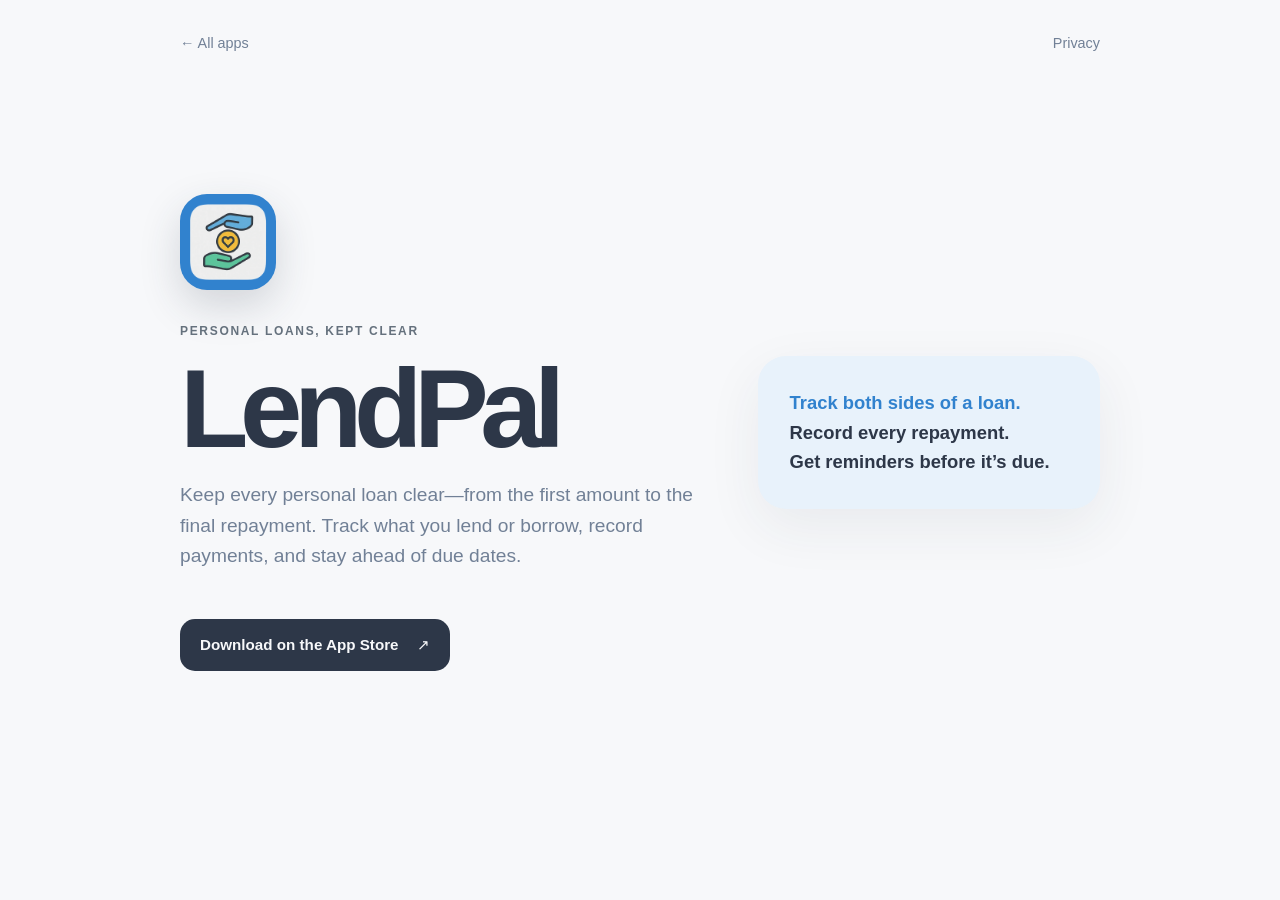
==== lendpal/index.html @ 9291b613 "Add App Store calls to action" ====
<!doctype html>
<html lang="en">
  <head>
    <meta charset="utf-8">
    <meta name="viewport" content="width=device-width, initial-scale=1">
    <meta name="description" content="Track personal loans, repayments, and due dates clearly with LendPal.">
    <title>LendPal</title>
    <link rel="stylesheet" href="../assets/styles.css">
  </head>
  <body class="app-page lendpal">
    <main class="app-shell">
      <nav class="top-nav" aria-label="Page navigation">
        <a class="back-link" href="../">&larr; All apps</a>
        <a class="privacy-link" href="privacy.html">Privacy</a>
      </nav>

      <section class="app-hero">
        <div class="app-copy">
          <div class="app-badge"><img src="../app-light.png" alt="LendPal icon"></div>
          <p class="eyebrow">Personal loans, kept clear</p>
          <h1>LendPal</h1>
          <p class="app-description">Keep every personal loan clear—from the first amount to the final repayment. Track what you lend or borrow, record payments, and stay ahead of due dates.</p>
          <a class="store-button" href="https://apps.apple.com/ke/app/lendpal/id6753029457" target="_blank" rel="noopener" aria-label="Download LendPal on the App Store">
            <span>Download on the App Store</span>
            <span aria-hidden="true">&#8599;</span>
          </a>
        </div>
        <aside class="feature-note">
          <p>Track both sides of a loan.<br>Record every repayment.<br>Get reminders before it’s due.</p>
        </aside>
      </section>
    </main>
  </body>
</html>
---- assets/styles.css ----
:root {
  color-scheme: light;
  --ink: #17202a;
  --muted: #65717d;
  --line: #e8ecef;
  --paper: #fbfcfc;
  --white: #ffffff;
  font-family: Inter, ui-sans-serif, -apple-system, BlinkMacSystemFont, "Segoe UI", sans-serif;
  font-synthesis: none;
}

* { box-sizing: border-box; }

html { scroll-behavior: smooth; }

body {
  min-height: 100vh;
  margin: 0;
  background: var(--paper);
  color: var(--ink);
  line-height: 1.6;
  -webkit-font-smoothing: antialiased;
}

a { color: inherit; }

.home-shell,
.app-shell,
.policy-shell {
  width: min(100% - 40px, 920px);
  margin: 0 auto;
}

.home-shell {
  min-height: 100vh;
  display: flex;
  flex-direction: column;
  padding: 12vh 0 32px;
}

.intro { max-width: 680px; }

.eyebrow {
  margin: 0 0 18px;
  color: var(--muted);
  font-size: .75rem;
  font-weight: 700;
  letter-spacing: .14em;
  text-transform: uppercase;
}

h1, h2, p { margin-top: 0; }

.intro h1 {
  margin-bottom: 24px;
  font-size: clamp(3rem, 8vw, 5.75rem);
  font-weight: 680;
  letter-spacing: -.065em;
  line-height: .96;
}

.intro-copy {
  max-width: 520px;
  margin-bottom: 0;
  color: var(--muted);
  font-size: 1.1rem;
}

.app-grid {
  display: grid;
  grid-template-columns: repeat(2, 1fr);
  gap: 18px;
  margin: 70px 0;
}

.app-card {
  position: relative;
  min-height: 260px;
  padding: 28px;
  overflow: hidden;
  border: 1px solid transparent;
  border-radius: 26px;
  display: flex;
  flex-direction: column;
  justify-content: space-between;
  text-decoration: none;
  transition: transform .2s ease, box-shadow .2s ease;
}

.app-card:hover {
  transform: translateY(-4px);
  box-shadow: 0 20px 50px rgb(26 39 49 / 10%);
}

.app-card:focus-visible {
  outline: 3px solid var(--ink);
  outline-offset: 4px;
}

.linknexus-card { background: #202428; color: #f5f5f5; }
.lendpal-card { background: #e8f2fb; color: #2d3748; }

.card-icon {
  width: 72px;
  height: 72px;
  border-radius: 20px;
  display: grid;
  place-items: center;
}

.linknexus-icon { overflow: hidden; background: #202428; }
.linknexus-icon img { width: 100%; height: 100%; object-fit: cover; }
.lendpal-icon { overflow: hidden; background: #fff; }
.lendpal-icon img { width: 100%; height: 100%; object-fit: cover; }

.card-content { display: block; padding-top: 44px; }
.card-label { display: block; font-size: 1.65rem; font-weight: 700; letter-spacing: -.035em; }
.card-description { display: block; max-width: 280px; margin-top: 4px; opacity: .72; }
.card-arrow { position: absolute; top: 28px; right: 28px; font-size: 1.5rem; }

.site-footer {
  margin-top: auto;
  padding-top: 24px;
  border-top: 1px solid var(--line);
  display: flex;
  justify-content: space-between;
  color: var(--muted);
  font-size: .9rem;
}

.site-footer a { text-underline-offset: 4px; }

.app-page {
  --accent: #3d8e5b;
  --soft: #ffffff;
  --page-background: #f2f2f2;
  --page-ink: #111111;
  --page-muted: #6b6b6b;
  background: var(--page-background);
  color: var(--page-ink);
}

.app-page.lendpal {
  --accent: #3182ce;
  --soft: #e8f2fb;
  --page-background: #f7f8fa;
  --page-ink: #2d3748;
  --page-muted: #718096;
}

.app-shell { padding: 32px 0 56px; }

.top-nav { display: flex; justify-content: space-between; align-items: center; }
.back-link, .privacy-link { color: var(--page-muted); font-size: .9rem; text-decoration: none; }
.back-link:hover, .privacy-link:hover { color: var(--accent); }

.app-hero {
  min-height: calc(100vh - 145px);
  display: grid;
  grid-template-columns: 1.2fr .8fr;
  align-items: center;
  gap: 64px;
}

.app-badge {
  width: 96px;
  height: 96px;
  margin-bottom: 32px;
  border-radius: 27px;
  display: grid;
  place-items: center;
  overflow: hidden;
  background: var(--accent);
  box-shadow: 0 16px 40px color-mix(in srgb, var(--page-ink) 18%, transparent);
}

.app-badge img { width: 100%; height: 100%; object-fit: cover; }
.app-badge svg { width: 56px; fill: none; stroke: #fff; stroke-width: 3.5; stroke-linecap: round; }

.app-copy h1 {
  margin-bottom: 20px;
  font-size: clamp(3.5rem, 9vw, 7rem);
  letter-spacing: -.075em;
  line-height: .9;
}

.app-description { max-width: 590px; color: var(--page-muted); font-size: 1.2rem; }

.store-button {
  width: fit-content;
  min-height: 52px;
  margin-top: 28px;
  padding: 0 20px;
  border-radius: 15px;
  display: inline-flex;
  align-items: center;
  gap: 18px;
  background: var(--page-ink);
  color: var(--page-background);
  font-size: .95rem;
  font-weight: 700;
  text-decoration: none;
  transition: transform .2s ease, box-shadow .2s ease;
}

a.store-button:hover {
  transform: translateY(-2px);
  box-shadow: 0 12px 30px color-mix(in srgb, var(--page-ink) 20%, transparent);
}

a.store-button:focus-visible {
  outline: 3px solid var(--accent);
  outline-offset: 4px;
}

.store-button.is-coming-soon {
  border: 1px solid color-mix(in srgb, var(--page-ink) 12%, transparent);
  background: var(--soft);
  color: var(--page-ink);
}

.store-detail { color: var(--page-muted); font-size: .8rem; font-weight: 600; }

.feature-note {
  padding: 32px;
  border-radius: 28px;
  background: var(--soft);
  color: var(--page-ink);
  box-shadow: 0 18px 55px color-mix(in srgb, var(--page-ink) 7%, transparent);
}

.feature-note p { margin: 0; font-size: 1.15rem; font-weight: 600; }
.feature-note p::first-line { color: var(--accent); }

.policy-shell { max-width: 720px; padding: 32px 0 80px; }
.policy-header { padding: 96px 0 44px; border-bottom: 1px solid var(--line); }
.policy-header h1 { margin-bottom: 12px; font-size: clamp(2.7rem, 7vw, 4.5rem); letter-spacing: -.055em; line-height: 1; }
.updated { color: var(--muted); font-size: .9rem; }
.policy-content { padding-top: 44px; }
.policy-content h2 { margin: 44px 0 12px; font-size: 1.2rem; letter-spacing: -.015em; }
.policy-content p, .policy-content li { color: #46515c; }
.policy-content a { color: var(--accent); text-underline-offset: 3px; }
.policy-content li + li { margin-top: 10px; }

@media (max-width: 700px) {
  .home-shell { padding-top: 9vh; }
  .app-grid { grid-template-columns: 1fr; margin: 52px 0; }
  .app-card { min-height: 230px; }
  .app-hero { grid-template-columns: 1fr; gap: 16px; padding: 88px 0 40px; }
  .feature-note { margin-top: 20px; }
  .policy-header { padding-top: 72px; }
}

@media (prefers-reduced-motion: reduce) {
  html { scroll-behavior: auto; }
  .app-card, .store-button { transition: none; }
}
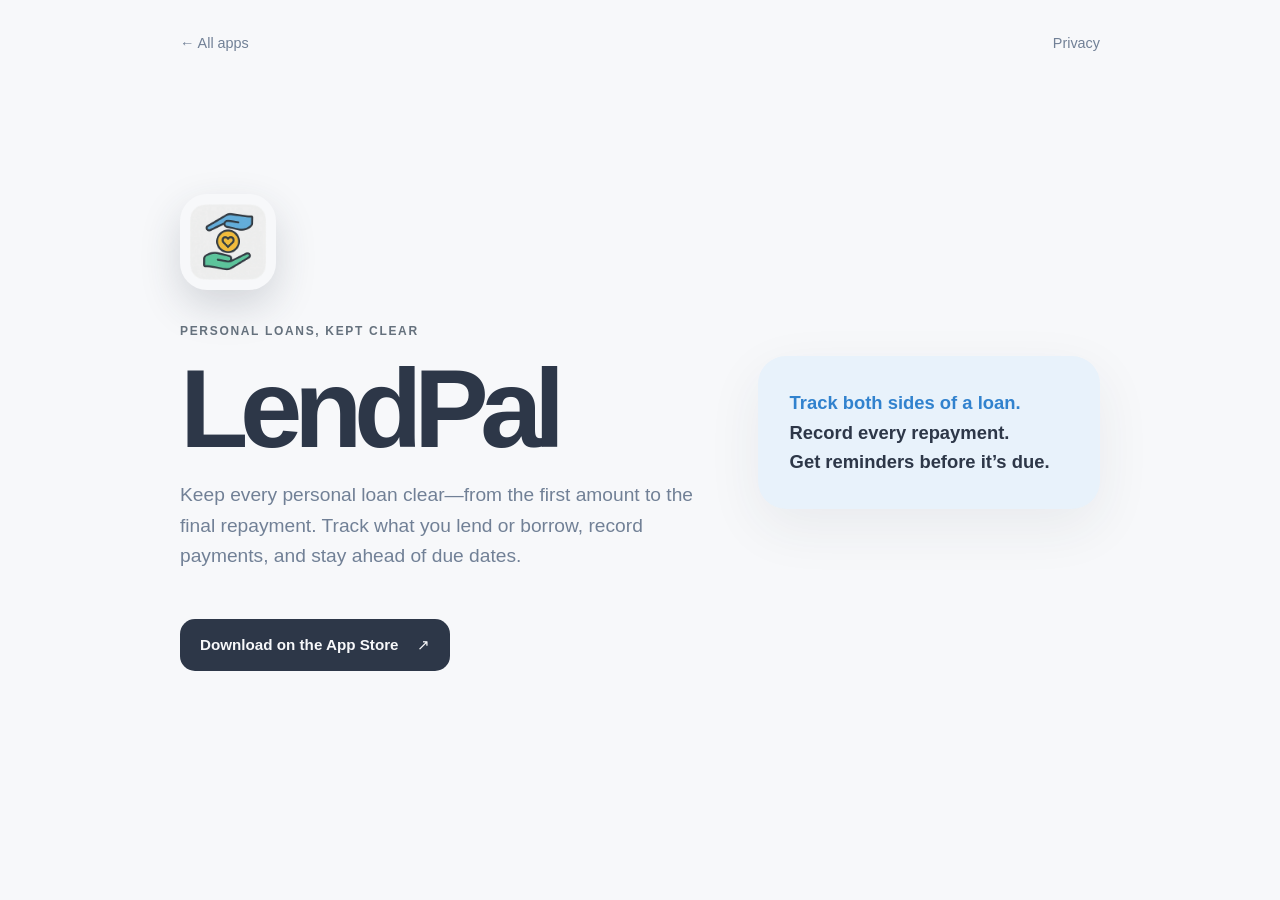
==== commit 5af75b2a: "Add portfolio favicon" ====
--- a/lendpal/index.html
+++ b/lendpal/index.html
@@ -5,6 +5,8 @@
     <meta name="viewport" content="width=device-width, initial-scale=1">
     <meta name="description" content="Track personal loans, repayments, and due dates clearly with LendPal.">
     <title>LendPal</title>
+    <link rel="icon" href="../favicon.svg" type="image/svg+xml">
+    <link rel="apple-touch-icon" href="../apple-touch-icon.png">
     <link rel="stylesheet" href="../assets/styles.css">
   </head>
   <body class="app-page lendpal">
--- a/assets/styles.css
+++ b/assets/styles.css
@@ -176,6 +176,7 @@
 
 .app-badge img { width: 100%; height: 100%; object-fit: cover; }
 .app-badge svg { width: 56px; fill: none; stroke: #fff; stroke-width: 3.5; stroke-linecap: round; }
+.app-page.lendpal .app-badge { background: transparent; }
 
 .app-copy h1 {
   margin-bottom: 20px;
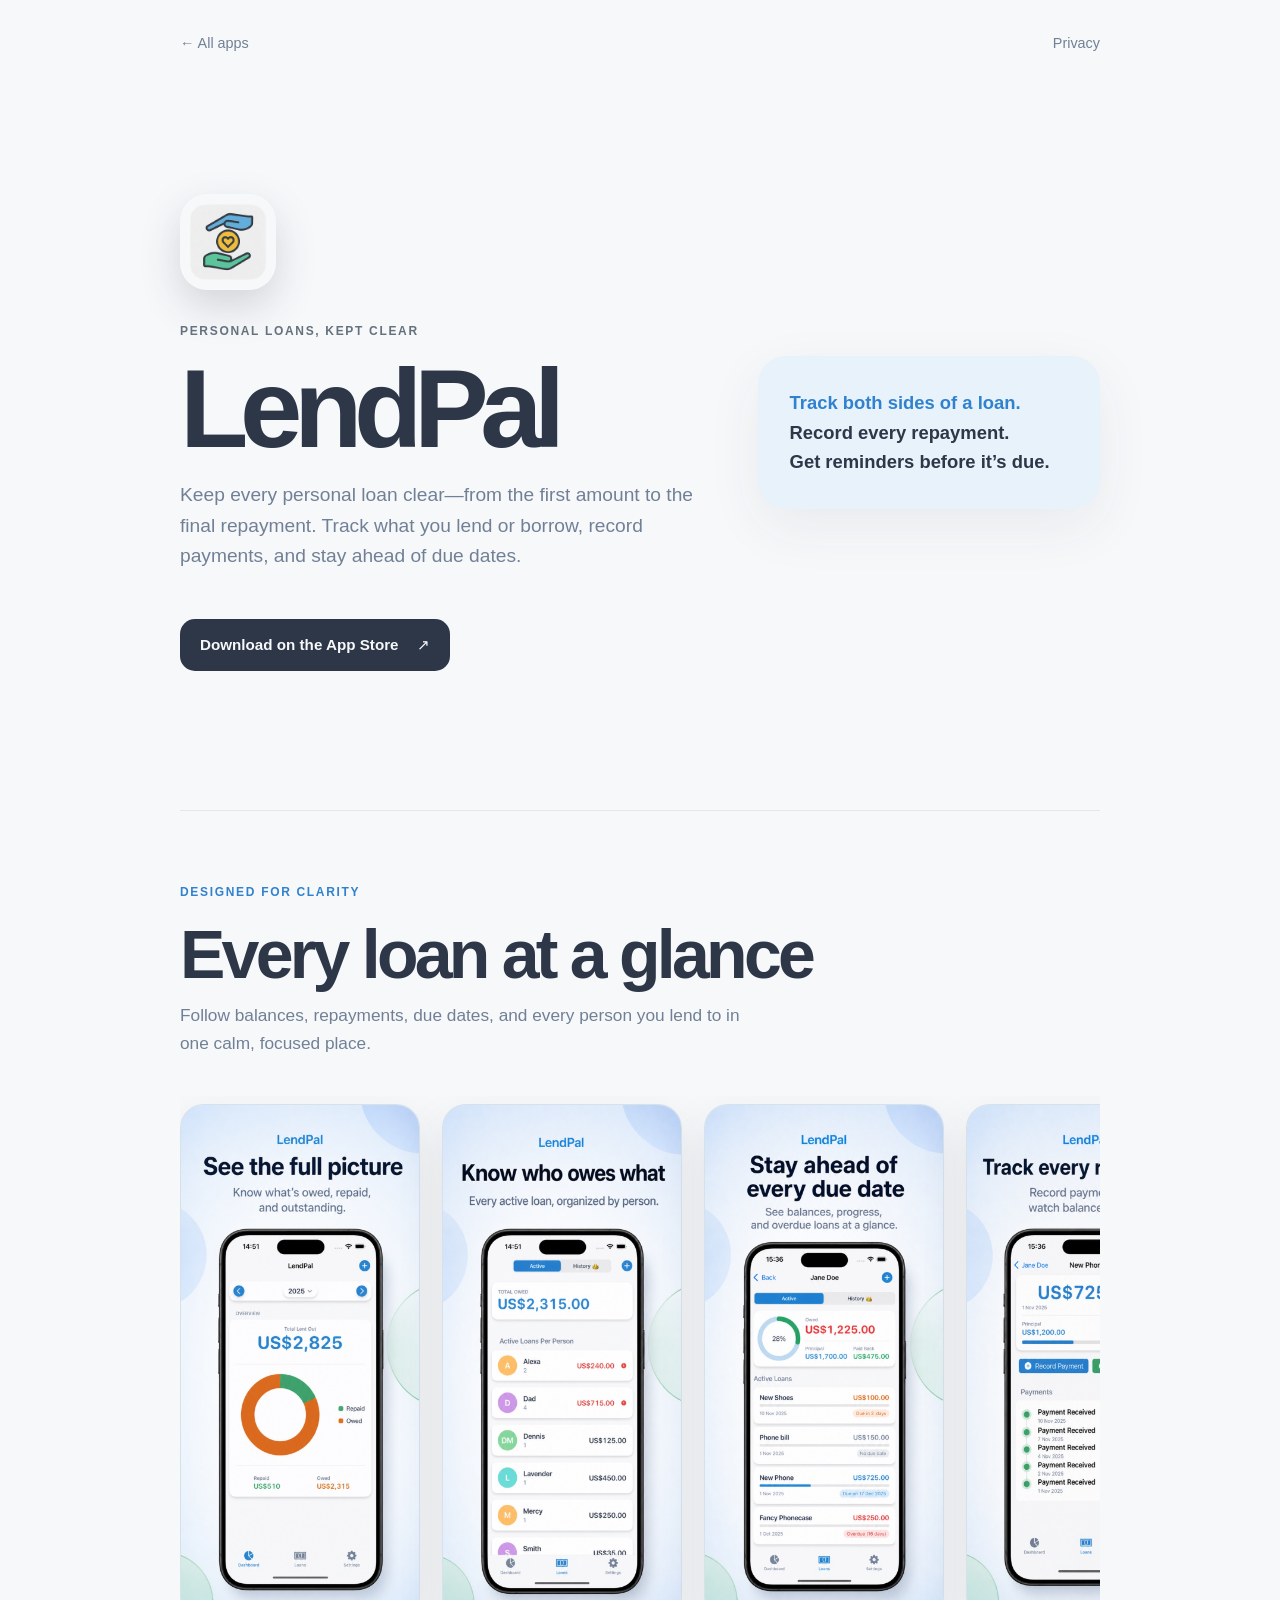
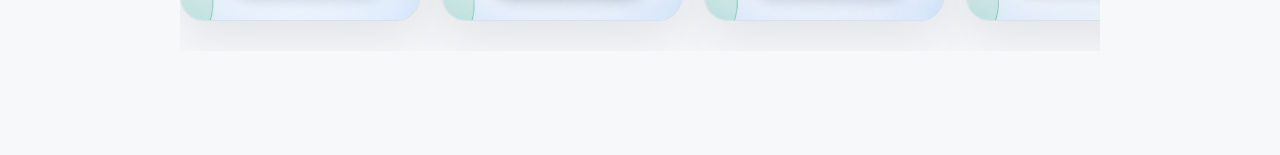
==== commit 5dd45dd4: "Add app screenshot galleries" ====
--- a/lendpal/index.html
+++ b/lendpal/index.html
@@ -31,6 +31,32 @@
           <p>Track both sides of a loan.<br>Record every repayment.<br>Get reminders before it’s due.</p>
         </aside>
       </section>
+
+      <section class="screenshot-showcase" aria-labelledby="lendpal-screenshots-title">
+        <div class="showcase-heading">
+          <p class="eyebrow">Designed for clarity</p>
+          <h2 id="lendpal-screenshots-title">Every loan at a glance</h2>
+          <p>Follow balances, repayments, due dates, and every person you lend to in one calm, focused place.</p>
+        </div>
+
+        <div class="screenshot-track" aria-label="LendPal app screenshots">
+          <figure class="screenshot-card">
+            <img src="../assets/screenshots/lendpal/01-dashboard-overview.jpg" alt="LendPal dashboard showing total lent, repaid, and outstanding balances" width="800" height="1734">
+          </figure>
+          <figure class="screenshot-card">
+            <img src="../assets/screenshots/lendpal/02-loans-by-person.jpg" alt="LendPal active loans organized by person" width="800" height="1734" loading="lazy">
+          </figure>
+          <figure class="screenshot-card">
+            <img src="../assets/screenshots/lendpal/03-due-date-tracking.jpg" alt="LendPal loan list showing payment progress and due dates" width="800" height="1734" loading="lazy">
+          </figure>
+          <figure class="screenshot-card">
+            <img src="../assets/screenshots/lendpal/04-payment-history.jpg" alt="LendPal repayment history for an active loan" width="800" height="1734" loading="lazy">
+          </figure>
+          <figure class="screenshot-card">
+            <img src="../assets/screenshots/lendpal/05-flexible-loan-status.jpg" alt="LendPal forgiven loan details" width="800" height="1734" loading="lazy">
+          </figure>
+        </div>
+      </section>
     </main>
   </body>
 </html>
--- a/assets/styles.css
+++ b/assets/styles.css
@@ -233,6 +233,61 @@
 .feature-note p { margin: 0; font-size: 1.15rem; font-weight: 600; }
 .feature-note p::first-line { color: var(--accent); }
 
+.screenshot-showcase {
+  padding: 72px 0 48px;
+  border-top: 1px solid color-mix(in srgb, var(--page-ink) 9%, transparent);
+}
+
+.showcase-heading {
+  max-width: 650px;
+  margin-bottom: 38px;
+}
+
+.showcase-heading .eyebrow { color: var(--accent); }
+
+.showcase-heading h2 {
+  margin-bottom: 14px;
+  font-size: clamp(2.25rem, 6vw, 4.25rem);
+  letter-spacing: -.055em;
+  line-height: 1;
+}
+
+.showcase-heading > p:last-child {
+  max-width: 590px;
+  margin-bottom: 0;
+  color: var(--page-muted);
+  font-size: 1.08rem;
+}
+
+.screenshot-track {
+  display: grid;
+  grid-auto-columns: minmax(240px, 30%);
+  grid-auto-flow: column;
+  gap: 22px;
+  padding: 8px 4px 30px;
+  overflow-x: auto;
+  overscroll-behavior-inline: contain;
+  scroll-snap-type: inline mandatory;
+  scrollbar-color: color-mix(in srgb, var(--accent) 50%, transparent) transparent;
+}
+
+.screenshot-card {
+  min-width: 0;
+  margin: 0;
+  overflow: hidden;
+  border: 1px solid color-mix(in srgb, var(--page-ink) 9%, transparent);
+  border-radius: 24px;
+  background: var(--soft);
+  box-shadow: 0 20px 48px color-mix(in srgb, var(--page-ink) 10%, transparent);
+  scroll-snap-align: start;
+}
+
+.screenshot-card img {
+  width: 100%;
+  height: auto;
+  display: block;
+}
+
 .policy-shell { max-width: 720px; padding: 32px 0 80px; }
 .policy-header { padding: 96px 0 44px; border-bottom: 1px solid var(--line); }
 .policy-header h1 { margin-bottom: 12px; font-size: clamp(2.7rem, 7vw, 4.5rem); letter-spacing: -.055em; line-height: 1; }
@@ -249,6 +304,13 @@
   .app-card { min-height: 230px; }
   .app-hero { grid-template-columns: 1fr; gap: 16px; padding: 88px 0 40px; }
   .feature-note { margin-top: 20px; }
+  .screenshot-showcase { padding-top: 56px; }
+  .screenshot-track {
+    grid-auto-columns: minmax(250px, 82%);
+    gap: 16px;
+    margin-right: -20px;
+    padding-right: 20px;
+  }
   .policy-header { padding-top: 72px; }
 }
 
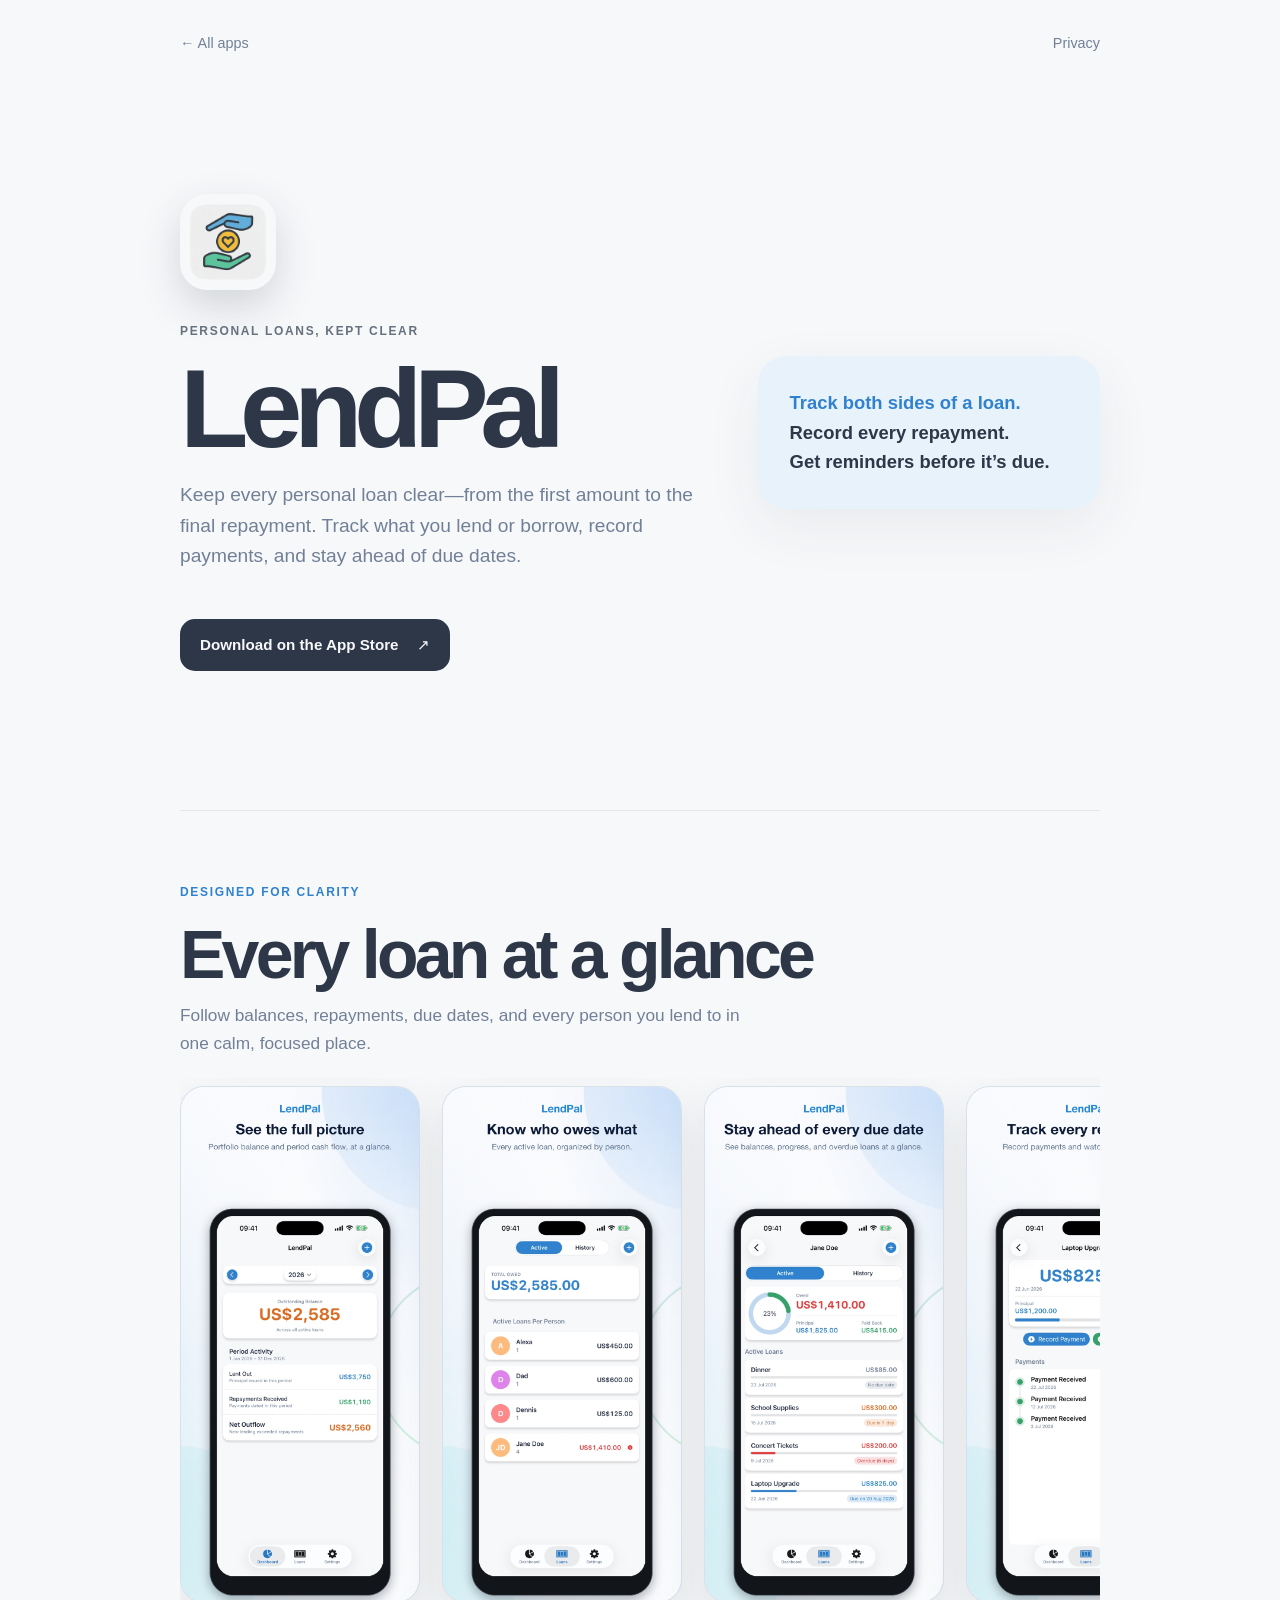
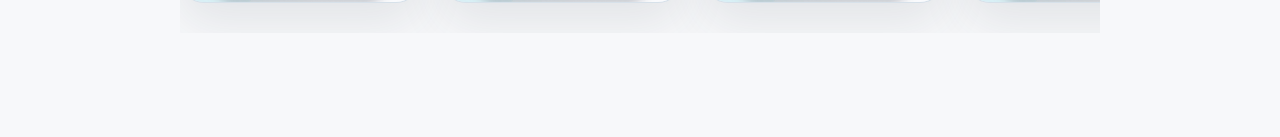
==== commit ce094644: "Refresh LendPal portfolio screenshots" ====
--- a/lendpal/index.html
+++ b/lendpal/index.html
@@ -41,19 +41,19 @@
 
         <div class="screenshot-track" aria-label="LendPal app screenshots">
           <figure class="screenshot-card">
-            <img src="../assets/screenshots/lendpal/01-dashboard-overview.jpg" alt="LendPal dashboard showing total lent, repaid, and outstanding balances" width="800" height="1734">
+            <img src="../assets/screenshots/lendpal/01-dashboard-overview.jpg" alt="LendPal dashboard showing total lent, repaid, and outstanding balances" width="801" height="1734">
           </figure>
           <figure class="screenshot-card">
-            <img src="../assets/screenshots/lendpal/02-loans-by-person.jpg" alt="LendPal active loans organized by person" width="800" height="1734" loading="lazy">
+            <img src="../assets/screenshots/lendpal/02-loans-by-person.jpg" alt="LendPal active loans organized by person" width="801" height="1734" loading="lazy">
           </figure>
           <figure class="screenshot-card">
-            <img src="../assets/screenshots/lendpal/03-due-date-tracking.jpg" alt="LendPal loan list showing payment progress and due dates" width="800" height="1734" loading="lazy">
+            <img src="../assets/screenshots/lendpal/03-due-date-tracking.jpg" alt="LendPal loan list showing payment progress and due dates" width="801" height="1734" loading="lazy">
           </figure>
           <figure class="screenshot-card">
-            <img src="../assets/screenshots/lendpal/04-payment-history.jpg" alt="LendPal repayment history for an active loan" width="800" height="1734" loading="lazy">
+            <img src="../assets/screenshots/lendpal/04-payment-history.jpg" alt="LendPal repayment history for an active loan" width="801" height="1734" loading="lazy">
           </figure>
           <figure class="screenshot-card">
-            <img src="../assets/screenshots/lendpal/05-flexible-loan-status.jpg" alt="LendPal forgiven loan details" width="800" height="1734" loading="lazy">
+            <img src="../assets/screenshots/lendpal/05-flexible-loan-status.jpg" alt="LendPal forgiven loan details" width="801" height="1734" loading="lazy">
           </figure>
         </div>
       </section>
--- a/assets/styles.css
+++ b/assets/styles.css
@@ -240,7 +240,7 @@
 
 .showcase-heading {
   max-width: 650px;
-  margin-bottom: 38px;
+  margin-bottom: 20px;
 }
 
 .showcase-heading .eyebrow { color: var(--accent); }
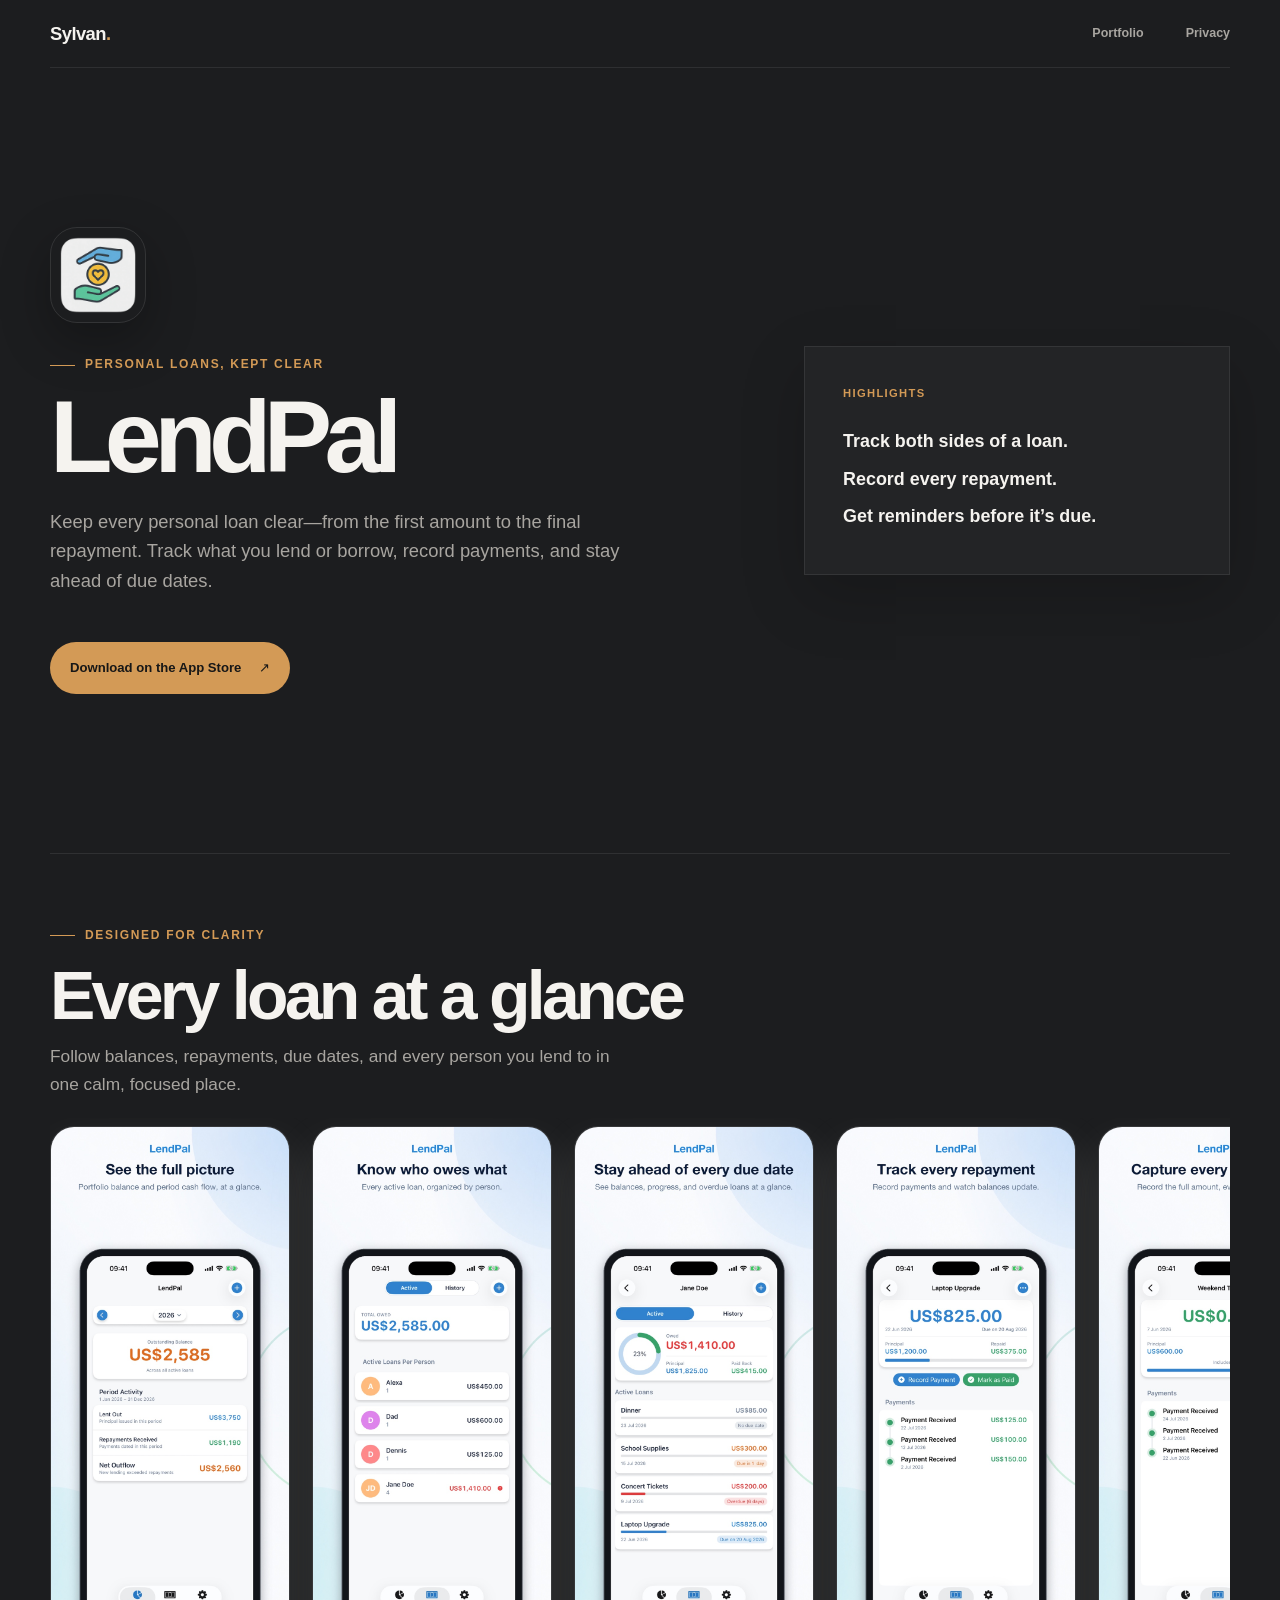
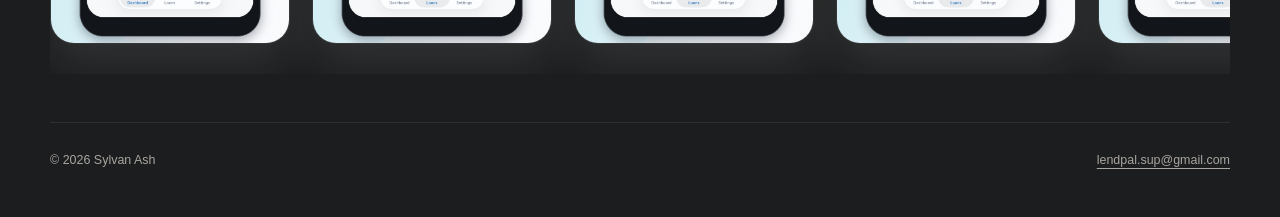
==== commit 1e63cfe0: "Extend portfolio theme to app landing pages" ====
--- a/lendpal/index.html
+++ b/lendpal/index.html
@@ -12,8 +12,11 @@
   <body class="app-page lendpal">
     <main class="app-shell">
       <nav class="top-nav" aria-label="Page navigation">
-        <a class="back-link" href="../">&larr; All apps</a>
-        <a class="privacy-link" href="privacy.html">Privacy</a>
+        <a class="page-wordmark" href="../">Sylvan<span>.</span></a>
+        <div class="page-nav-links">
+          <a class="back-link" href="../">Portfolio</a>
+          <a class="privacy-link" href="privacy.html">Privacy</a>
+        </div>
       </nav>
 
       <section class="app-hero">
@@ -57,6 +60,11 @@
           </figure>
         </div>
       </section>
+
+      <footer class="page-footer">
+        <span>&copy; 2026 Sylvan Ash</span>
+        <a href="mailto:lendpal.sup@gmail.com">lendpal.sup@gmail.com</a>
+      </footer>
     </main>
   </body>
 </html>
--- a/assets/styles.css
+++ b/assets/styles.css
@@ -9,6 +9,240 @@
   font-synthesis: none;
 }
 
+/* Portfolio home */
+.portfolio-home {
+  --portfolio-bg: #1c1d1f;
+  --portfolio-panel: #232426;
+  --portfolio-panel-hover: #292a2d;
+  --portfolio-ink: #f5f3ef;
+  --portfolio-muted: #a8a5a0;
+  --portfolio-accent: #d39a56;
+  background: var(--portfolio-bg);
+  color: var(--portfolio-ink);
+}
+
+.visually-hidden {
+  position: absolute;
+  width: 1px;
+  height: 1px;
+  padding: 0;
+  margin: -1px;
+  overflow: hidden;
+  clip: rect(0, 0, 0, 0);
+  white-space: nowrap;
+  border: 0;
+}
+
+.site-nav {
+  position: sticky;
+  top: 0;
+  z-index: 10;
+  border-bottom: 1px solid rgb(255 255 255 / 6%);
+  background: rgb(20 21 23 / 92%);
+  backdrop-filter: blur(16px);
+}
+
+.nav-inner {
+  width: min(100% - 40px, 1180px);
+  min-height: 68px;
+  margin: 0 auto;
+  display: flex;
+  align-items: center;
+  justify-content: space-between;
+}
+
+.wordmark {
+  color: var(--portfolio-ink);
+  font-size: 1.15rem;
+  font-weight: 800;
+  letter-spacing: -.03em;
+  text-decoration: none;
+}
+
+.wordmark span,
+.section-kicker,
+.portfolio-app-arrow { color: var(--portfolio-accent); }
+
+.site-nav nav { display: flex; gap: clamp(18px, 3vw, 38px); }
+.site-nav nav a {
+  color: #cfccc6;
+  font-size: .78rem;
+  font-weight: 700;
+  text-decoration: none;
+  transition: color .2s ease;
+}
+.site-nav nav a:hover,
+.site-nav nav a:focus-visible { color: var(--portfolio-accent); }
+
+.portfolio-hero {
+  width: 100%;
+  overflow: hidden;
+  background: #151618;
+}
+
+.portfolio-hero img {
+  width: 100%;
+  height: auto;
+  display: block;
+}
+
+.portfolio-section,
+.portfolio-footer {
+  width: min(100% - 40px, 1180px);
+  margin: 0 auto;
+}
+
+.portfolio-section {
+  padding: clamp(78px, 10vw, 128px) 0;
+}
+
+.section-heading { max-width: 590px; }
+.section-kicker {
+  display: flex;
+  align-items: center;
+  gap: 10px;
+  margin: 0 0 10px;
+  font-size: .72rem;
+  font-weight: 800;
+  letter-spacing: .1em;
+  text-transform: uppercase;
+}
+
+.section-kicker::before {
+  width: 25px;
+  height: 1px;
+  content: "";
+  background: currentColor;
+}
+
+.section-heading h2,
+.portfolio-footer h2 {
+  margin-bottom: 24px;
+  font-size: clamp(2rem, 4.2vw, 3.75rem);
+  letter-spacing: -.045em;
+  line-height: 1.05;
+}
+
+.section-heading > p:last-child,
+.about-copy { color: var(--portfolio-muted); }
+
+.about-section {
+  display: grid;
+  grid-template-columns: .85fr 1.15fr;
+  gap: clamp(48px, 9vw, 120px);
+  align-items: start;
+}
+
+.about-copy { max-width: 650px; font-size: 1rem; }
+.about-lead {
+  color: var(--portfolio-ink);
+  font-size: clamp(1.15rem, 2vw, 1.4rem);
+  line-height: 1.55;
+}
+
+.skill-list {
+  display: grid;
+  grid-template-columns: repeat(3, 1fr);
+  gap: 12px;
+  margin-top: 36px;
+}
+
+.skill-list span {
+  padding: 13px 14px;
+  border-left: 2px solid var(--portfolio-accent);
+  background: var(--portfolio-panel);
+  color: var(--portfolio-ink);
+  font-size: .82rem;
+  font-weight: 700;
+}
+
+.apps-section {
+  width: 100%;
+  max-width: none;
+  padding-right: max(20px, calc((100% - 1180px) / 2));
+  padding-left: max(20px, calc((100% - 1180px) / 2));
+  background: #202123;
+}
+
+.portfolio-app-grid {
+  display: grid;
+  grid-template-columns: repeat(2, minmax(0, 1fr));
+  gap: 22px;
+  margin-top: 48px;
+}
+
+.portfolio-app-card {
+  position: relative;
+  min-height: 250px;
+  padding: 30px;
+  border: 1px solid rgb(255 255 255 / 5%);
+  display: flex;
+  flex-direction: column;
+  justify-content: space-between;
+  background: var(--portfolio-panel);
+  color: var(--portfolio-ink);
+  text-decoration: none;
+  transition: transform .25s ease, background .25s ease, border-color .25s ease;
+}
+
+.portfolio-app-card:hover {
+  transform: translateY(-6px);
+  border-color: rgb(211 154 86 / 55%);
+  background: var(--portfolio-panel-hover);
+}
+
+.portfolio-app-card:focus-visible {
+  outline: 3px solid var(--portfolio-accent);
+  outline-offset: 4px;
+}
+
+.portfolio-app-icon {
+  width: 68px;
+  height: 68px;
+  overflow: hidden;
+  border-radius: 17px;
+  background: #fff;
+}
+.portfolio-app-icon img { width: 100%; height: 100%; display: block; object-fit: cover; }
+.portfolio-app-copy { display: block; padding-top: 42px; }
+.portfolio-app-name { display: block; font-size: 1.35rem; font-weight: 750; }
+.portfolio-app-description { display: block; max-width: 380px; margin-top: 7px; color: var(--portfolio-muted); font-size: .92rem; }
+.portfolio-app-arrow { position: absolute; top: 30px; right: 30px; font-size: 1.4rem; }
+
+.portfolio-footer {
+  position: relative;
+  padding: clamp(74px, 9vw, 110px) 0 42px;
+  display: grid;
+  grid-template-columns: 1fr auto;
+  gap: 32px;
+  align-items: center;
+}
+
+.portfolio-footer h2 { margin: 0; }
+.contact-button {
+  min-height: 52px;
+  padding: 0 25px;
+  border-radius: 999px;
+  display: inline-flex;
+  align-items: center;
+  gap: 12px;
+  background: var(--portfolio-accent);
+  color: #171717;
+  font-size: .82rem;
+  font-weight: 800;
+  text-decoration: none;
+  transition: transform .2s ease, filter .2s ease;
+}
+.contact-button:hover { transform: translateY(-2px); filter: brightness(1.07); }
+.copyright {
+  grid-column: 1 / -1;
+  margin: 54px 0 0;
+  padding-top: 22px;
+  border-top: 1px solid rgb(255 255 255 / 8%);
+  color: var(--portfolio-muted);
+  font-size: .78rem;
+}
+
 * { box-sizing: border-box; }
 
 html { scroll-behavior: smooth; }
@@ -131,35 +365,52 @@
 .site-footer a { text-underline-offset: 4px; }
 
 .app-page {
-  --accent: #3d8e5b;
-  --soft: #ffffff;
-  --page-background: #f2f2f2;
-  --page-ink: #111111;
-  --page-muted: #6b6b6b;
+  --accent: #d39a56;
+  --soft: #232426;
+  --page-background: #1c1d1f;
+  --page-ink: #f5f3ef;
+  --page-muted: #a8a5a0;
+  --page-line: rgb(255 255 255 / 8%);
   background: var(--page-background);
   color: var(--page-ink);
 }
 
 .app-page.lendpal {
-  --accent: #3182ce;
-  --soft: #e8f2fb;
-  --page-background: #f7f8fa;
-  --page-ink: #2d3748;
-  --page-muted: #718096;
-}
-
-.app-shell { padding: 32px 0 56px; }
-
-.top-nav { display: flex; justify-content: space-between; align-items: center; }
-.back-link, .privacy-link { color: var(--page-muted); font-size: .9rem; text-decoration: none; }
+  --accent: #d39a56;
+  --soft: #232426;
+  --page-background: #1c1d1f;
+  --page-ink: #f5f3ef;
+  --page-muted: #a8a5a0;
+}
+
+.app-shell { width: min(100% - 40px, 1180px); padding: 0 0 46px; }
+
+.top-nav {
+  min-height: 68px;
+  border-bottom: 1px solid var(--page-line);
+  display: flex;
+  justify-content: space-between;
+  align-items: center;
+}
+.page-wordmark {
+  color: var(--page-ink);
+  font-size: 1.15rem;
+  font-weight: 800;
+  letter-spacing: -.03em;
+  text-decoration: none;
+}
+.page-wordmark span { color: var(--accent); }
+.page-nav-links { display: flex; align-items: center; gap: clamp(22px, 4vw, 42px); }
+.back-link, .privacy-link { color: var(--page-muted); font-size: .78rem; font-weight: 700; text-decoration: none; }
 .back-link:hover, .privacy-link:hover { color: var(--accent); }
 
 .app-hero {
-  min-height: calc(100vh - 145px);
+  min-height: calc(100vh - 115px);
+  padding: clamp(78px, 9vw, 118px) 0;
   display: grid;
   grid-template-columns: 1.2fr .8fr;
   align-items: center;
-  gap: 64px;
+  gap: clamp(54px, 9vw, 120px);
 }
 
 .app-badge {
@@ -171,7 +422,8 @@
   place-items: center;
   overflow: hidden;
   background: var(--accent);
-  box-shadow: 0 16px 40px color-mix(in srgb, var(--page-ink) 18%, transparent);
+  border: 1px solid rgb(255 255 255 / 10%);
+  box-shadow: 0 18px 50px rgb(0 0 0 / 28%);
 }
 
 .app-badge img { width: 100%; height: 100%; object-fit: cover; }
@@ -179,34 +431,42 @@
 .app-page.lendpal .app-badge { background: transparent; }
 
 .app-copy h1 {
-  margin-bottom: 20px;
-  font-size: clamp(3.5rem, 9vw, 7rem);
+  margin-bottom: 24px;
+  font-size: clamp(3.5rem, 8vw, 6.7rem);
   letter-spacing: -.075em;
   line-height: .9;
 }
 
-.app-description { max-width: 590px; color: var(--page-muted); font-size: 1.2rem; }
+.app-page .eyebrow {
+  display: flex;
+  align-items: center;
+  gap: 10px;
+  margin-bottom: 16px;
+  color: var(--accent);
+}
+.app-page .eyebrow::before { width: 25px; height: 1px; content: ""; background: currentColor; }
+.app-description { max-width: 620px; color: var(--page-muted); font-size: 1.15rem; }
 
 .store-button {
   width: fit-content;
   min-height: 52px;
   margin-top: 28px;
   padding: 0 20px;
-  border-radius: 15px;
+  border-radius: 999px;
   display: inline-flex;
   align-items: center;
   gap: 18px;
-  background: var(--page-ink);
-  color: var(--page-background);
-  font-size: .95rem;
-  font-weight: 700;
+  background: var(--accent);
+  color: #171717;
+  font-size: .82rem;
+  font-weight: 800;
   text-decoration: none;
   transition: transform .2s ease, box-shadow .2s ease;
 }
 
 a.store-button:hover {
   transform: translateY(-2px);
-  box-shadow: 0 12px 30px color-mix(in srgb, var(--page-ink) 20%, transparent);
+  box-shadow: 0 12px 30px rgb(0 0 0 / 25%);
 }
 
 a.store-button:focus-visible {
@@ -215,7 +475,7 @@
 }
 
 .store-button.is-coming-soon {
-  border: 1px solid color-mix(in srgb, var(--page-ink) 12%, transparent);
+  border: 1px solid var(--page-line);
   background: var(--soft);
   color: var(--page-ink);
 }
@@ -223,15 +483,27 @@
 .store-detail { color: var(--page-muted); font-size: .8rem; font-weight: 600; }
 
 .feature-note {
-  padding: 32px;
-  border-radius: 28px;
+  position: relative;
+  padding: 38px;
+  border: 1px solid var(--page-line);
+  border-radius: 0;
   background: var(--soft);
   color: var(--page-ink);
-  box-shadow: 0 18px 55px color-mix(in srgb, var(--page-ink) 7%, transparent);
-}
-
-.feature-note p { margin: 0; font-size: 1.15rem; font-weight: 600; }
-.feature-note p::first-line { color: var(--accent); }
+  box-shadow: 0 22px 60px rgb(0 0 0 / 18%);
+}
+
+.feature-note::before {
+  display: block;
+  margin-bottom: 20px;
+  color: var(--accent);
+  content: "Highlights";
+  font-size: .7rem;
+  font-weight: 800;
+  letter-spacing: .12em;
+  text-transform: uppercase;
+}
+.feature-note p { margin: 0; font-size: 1.12rem; font-weight: 650; line-height: 2.1; }
+.feature-note p::first-line { color: var(--page-ink); }
 
 .screenshot-showcase {
   padding: 72px 0 48px;
@@ -288,22 +560,55 @@
   display: block;
 }
 
-.policy-shell { max-width: 720px; padding: 32px 0 80px; }
-.policy-header { padding: 96px 0 44px; border-bottom: 1px solid var(--line); }
-.policy-header h1 { margin-bottom: 12px; font-size: clamp(2.7rem, 7vw, 4.5rem); letter-spacing: -.055em; line-height: 1; }
-.updated { color: var(--muted); font-size: .9rem; }
-.policy-content { padding-top: 44px; }
-.policy-content h2 { margin: 44px 0 12px; font-size: 1.2rem; letter-spacing: -.015em; }
-.policy-content p, .policy-content li { color: #46515c; }
+.page-footer {
+  padding-top: 28px;
+  border-top: 1px solid var(--page-line);
+  display: flex;
+  justify-content: space-between;
+  gap: 24px;
+  color: var(--page-muted);
+  font-size: .78rem;
+}
+.page-footer a { color: var(--page-muted); text-underline-offset: 4px; }
+.page-footer a:hover { color: var(--accent); }
+
+.policy-shell { width: min(100% - 40px, 820px); max-width: 820px; padding: 0 0 46px; }
+.policy-header { padding: clamp(78px, 10vw, 120px) 0 52px; border-bottom: 1px solid var(--page-line); }
+.policy-header h1 { margin-bottom: 16px; font-size: clamp(2.9rem, 7vw, 5.2rem); letter-spacing: -.06em; line-height: .95; }
+.updated { color: var(--page-muted); font-size: .82rem; }
+.policy-content { padding: 28px 0 88px; }
+.policy-content h2 {
+  margin: 38px 0 14px;
+  padding-top: 38px;
+  border-top: 1px solid var(--page-line);
+  color: var(--page-ink);
+  font-size: 1.12rem;
+  letter-spacing: -.015em;
+}
+.policy-content > h2:first-child { border-top: 0; padding-top: 0; }
+.policy-content p, .policy-content li { color: var(--page-muted); }
 .policy-content a { color: var(--accent); text-underline-offset: 3px; }
 .policy-content li + li { margin-top: 10px; }
 
 @media (max-width: 700px) {
+  .nav-inner { min-height: 60px; }
+  .site-nav nav { gap: 15px; }
+  .site-nav nav a { font-size: .7rem; }
+  .portfolio-hero img { width: 100%; }
+  .about-section { grid-template-columns: 1fr; gap: 30px; }
+  .skill-list { grid-template-columns: repeat(2, 1fr); }
+  .portfolio-app-grid { grid-template-columns: 1fr; }
+  .portfolio-app-card { min-height: 220px; }
+  .portfolio-footer { grid-template-columns: 1fr; }
+  .contact-button { justify-self: start; }
+  .copyright { margin-top: 20px; }
   .home-shell { padding-top: 9vh; }
   .app-grid { grid-template-columns: 1fr; margin: 52px 0; }
   .app-card { min-height: 230px; }
-  .app-hero { grid-template-columns: 1fr; gap: 16px; padding: 88px 0 40px; }
-  .feature-note { margin-top: 20px; }
+  .top-nav { min-height: 60px; }
+  .app-hero { min-height: 0; grid-template-columns: 1fr; gap: 44px; padding: 70px 0; }
+  .app-badge { width: 82px; height: 82px; margin-bottom: 28px; border-radius: 23px; }
+  .feature-note { margin-top: 0; padding: 28px; }
   .screenshot-showcase { padding-top: 56px; }
   .screenshot-track {
     grid-auto-columns: minmax(250px, 82%);
@@ -312,9 +617,11 @@
     padding-right: 20px;
   }
   .policy-header { padding-top: 72px; }
+  .policy-content { padding-bottom: 68px; }
+  .page-footer { flex-direction: column; gap: 8px; }
 }
 
 @media (prefers-reduced-motion: reduce) {
   html { scroll-behavior: auto; }
-  .app-card, .store-button { transition: none; }
-}
+  .app-card, .store-button, .portfolio-app-card, .contact-button { transition: none; }
+}
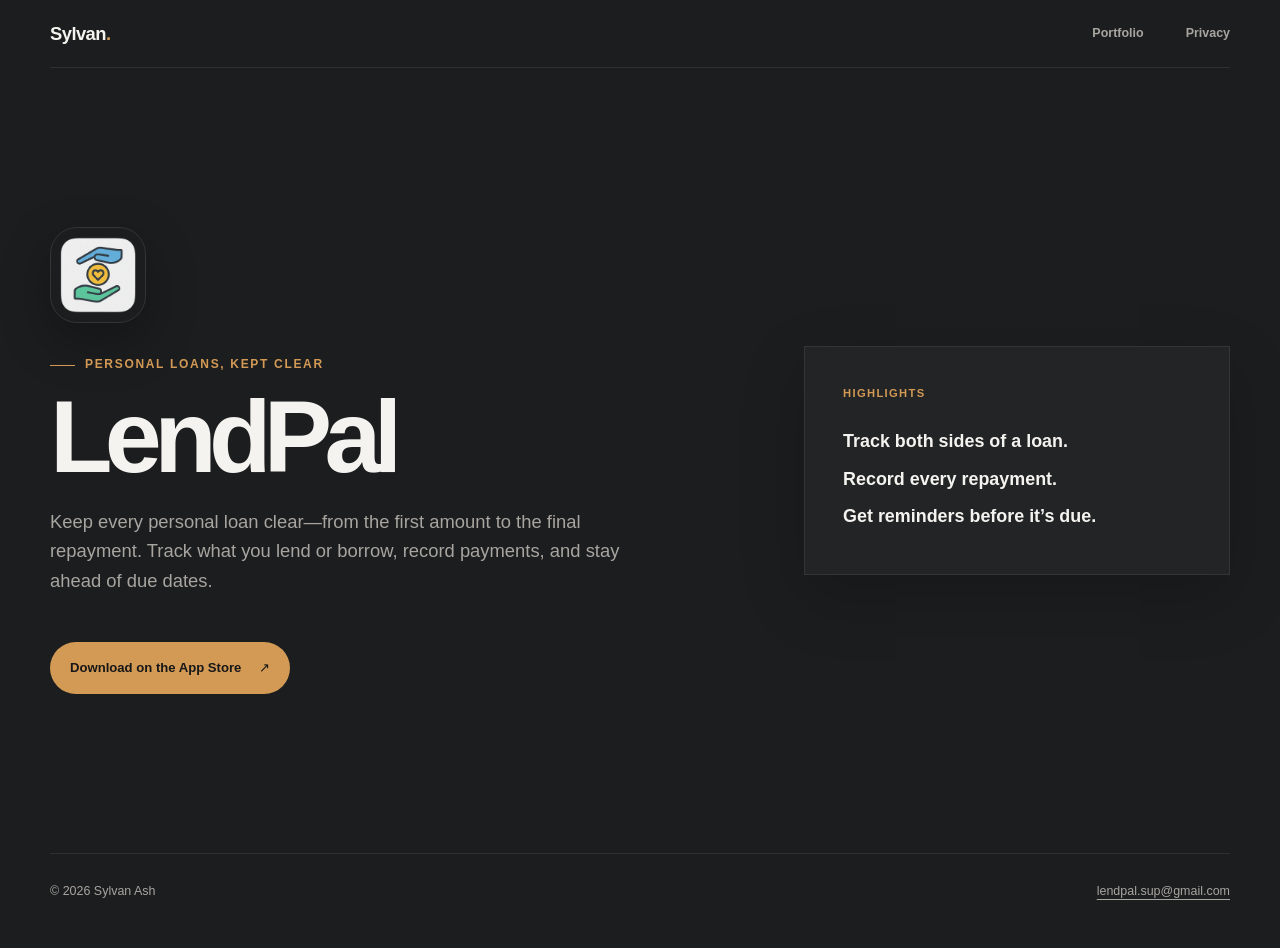
==== commit 84384968: "Extend portfolio theme to app landing pages" ====
--- a/lendpal/index.html
+++ b/lendpal/index.html
@@ -35,32 +35,6 @@
         </aside>
       </section>
 
-      <section class="screenshot-showcase" aria-labelledby="lendpal-screenshots-title">
-        <div class="showcase-heading">
-          <p class="eyebrow">Designed for clarity</p>
-          <h2 id="lendpal-screenshots-title">Every loan at a glance</h2>
-          <p>Follow balances, repayments, due dates, and every person you lend to in one calm, focused place.</p>
-        </div>
-
-        <div class="screenshot-track" aria-label="LendPal app screenshots">
-          <figure class="screenshot-card">
-            <img src="../assets/screenshots/lendpal/01-dashboard-overview.jpg" alt="LendPal dashboard showing total lent, repaid, and outstanding balances" width="801" height="1734">
-          </figure>
-          <figure class="screenshot-card">
-            <img src="../assets/screenshots/lendpal/02-loans-by-person.jpg" alt="LendPal active loans organized by person" width="801" height="1734" loading="lazy">
-          </figure>
-          <figure class="screenshot-card">
-            <img src="../assets/screenshots/lendpal/03-due-date-tracking.jpg" alt="LendPal loan list showing payment progress and due dates" width="801" height="1734" loading="lazy">
-          </figure>
-          <figure class="screenshot-card">
-            <img src="../assets/screenshots/lendpal/04-payment-history.jpg" alt="LendPal repayment history for an active loan" width="801" height="1734" loading="lazy">
-          </figure>
-          <figure class="screenshot-card">
-            <img src="../assets/screenshots/lendpal/05-flexible-loan-status.jpg" alt="LendPal forgiven loan details" width="801" height="1734" loading="lazy">
-          </figure>
-        </div>
-      </section>
-
       <footer class="page-footer">
         <span>&copy; 2026 Sylvan Ash</span>
         <a href="mailto:lendpal.sup@gmail.com">lendpal.sup@gmail.com</a>
--- a/assets/styles.css
+++ b/assets/styles.css
@@ -504,61 +504,6 @@
 }
 .feature-note p { margin: 0; font-size: 1.12rem; font-weight: 650; line-height: 2.1; }
 .feature-note p::first-line { color: var(--page-ink); }
-
-.screenshot-showcase {
-  padding: 72px 0 48px;
-  border-top: 1px solid color-mix(in srgb, var(--page-ink) 9%, transparent);
-}
-
-.showcase-heading {
-  max-width: 650px;
-  margin-bottom: 20px;
-}
-
-.showcase-heading .eyebrow { color: var(--accent); }
-
-.showcase-heading h2 {
-  margin-bottom: 14px;
-  font-size: clamp(2.25rem, 6vw, 4.25rem);
-  letter-spacing: -.055em;
-  line-height: 1;
-}
-
-.showcase-heading > p:last-child {
-  max-width: 590px;
-  margin-bottom: 0;
-  color: var(--page-muted);
-  font-size: 1.08rem;
-}
-
-.screenshot-track {
-  display: grid;
-  grid-auto-columns: minmax(240px, 30%);
-  grid-auto-flow: column;
-  gap: 22px;
-  padding: 8px 4px 30px;
-  overflow-x: auto;
-  overscroll-behavior-inline: contain;
-  scroll-snap-type: inline mandatory;
-  scrollbar-color: color-mix(in srgb, var(--accent) 50%, transparent) transparent;
-}
-
-.screenshot-card {
-  min-width: 0;
-  margin: 0;
-  overflow: hidden;
-  border: 1px solid color-mix(in srgb, var(--page-ink) 9%, transparent);
-  border-radius: 24px;
-  background: var(--soft);
-  box-shadow: 0 20px 48px color-mix(in srgb, var(--page-ink) 10%, transparent);
-  scroll-snap-align: start;
-}
-
-.screenshot-card img {
-  width: 100%;
-  height: auto;
-  display: block;
-}
 
 .page-footer {
   padding-top: 28px;
@@ -609,13 +554,6 @@
   .app-hero { min-height: 0; grid-template-columns: 1fr; gap: 44px; padding: 70px 0; }
   .app-badge { width: 82px; height: 82px; margin-bottom: 28px; border-radius: 23px; }
   .feature-note { margin-top: 0; padding: 28px; }
-  .screenshot-showcase { padding-top: 56px; }
-  .screenshot-track {
-    grid-auto-columns: minmax(250px, 82%);
-    gap: 16px;
-    margin-right: -20px;
-    padding-right: 20px;
-  }
   .policy-header { padding-top: 72px; }
   .policy-content { padding-bottom: 68px; }
   .page-footer { flex-direction: column; gap: 8px; }
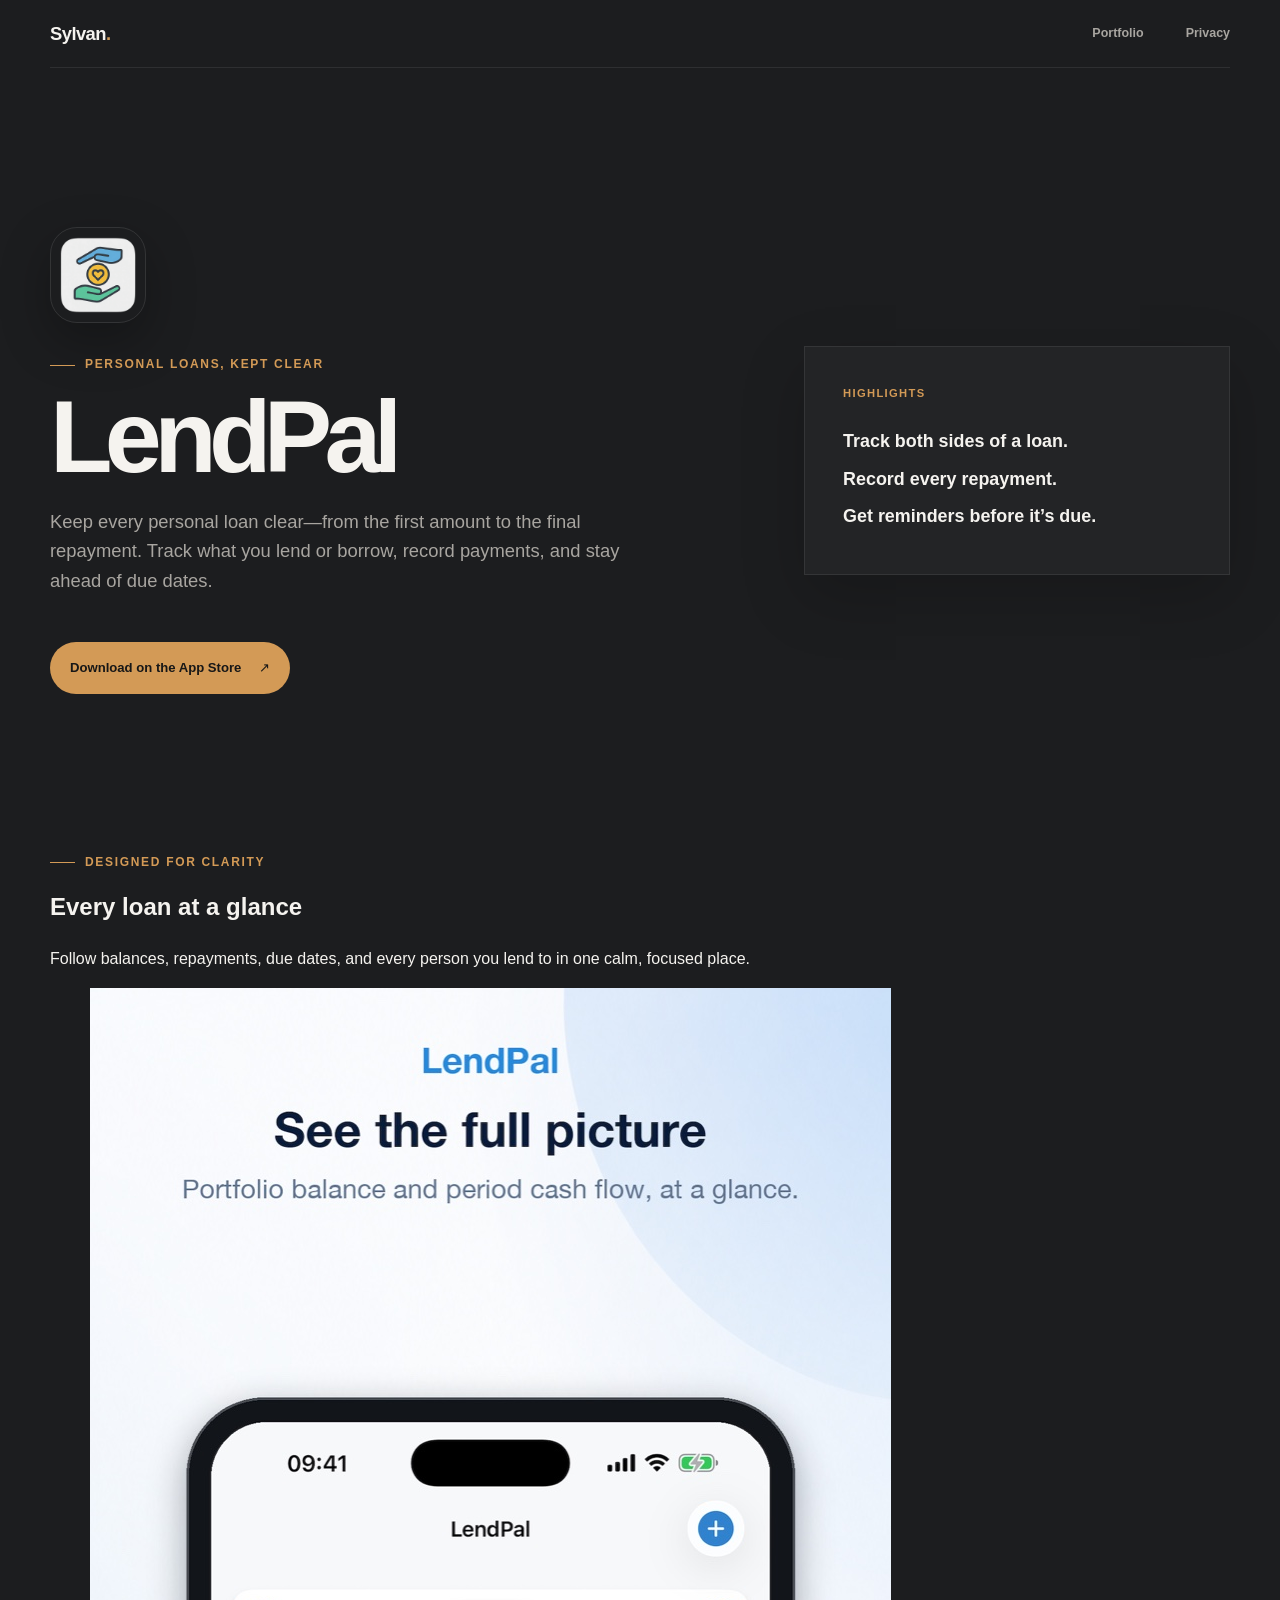
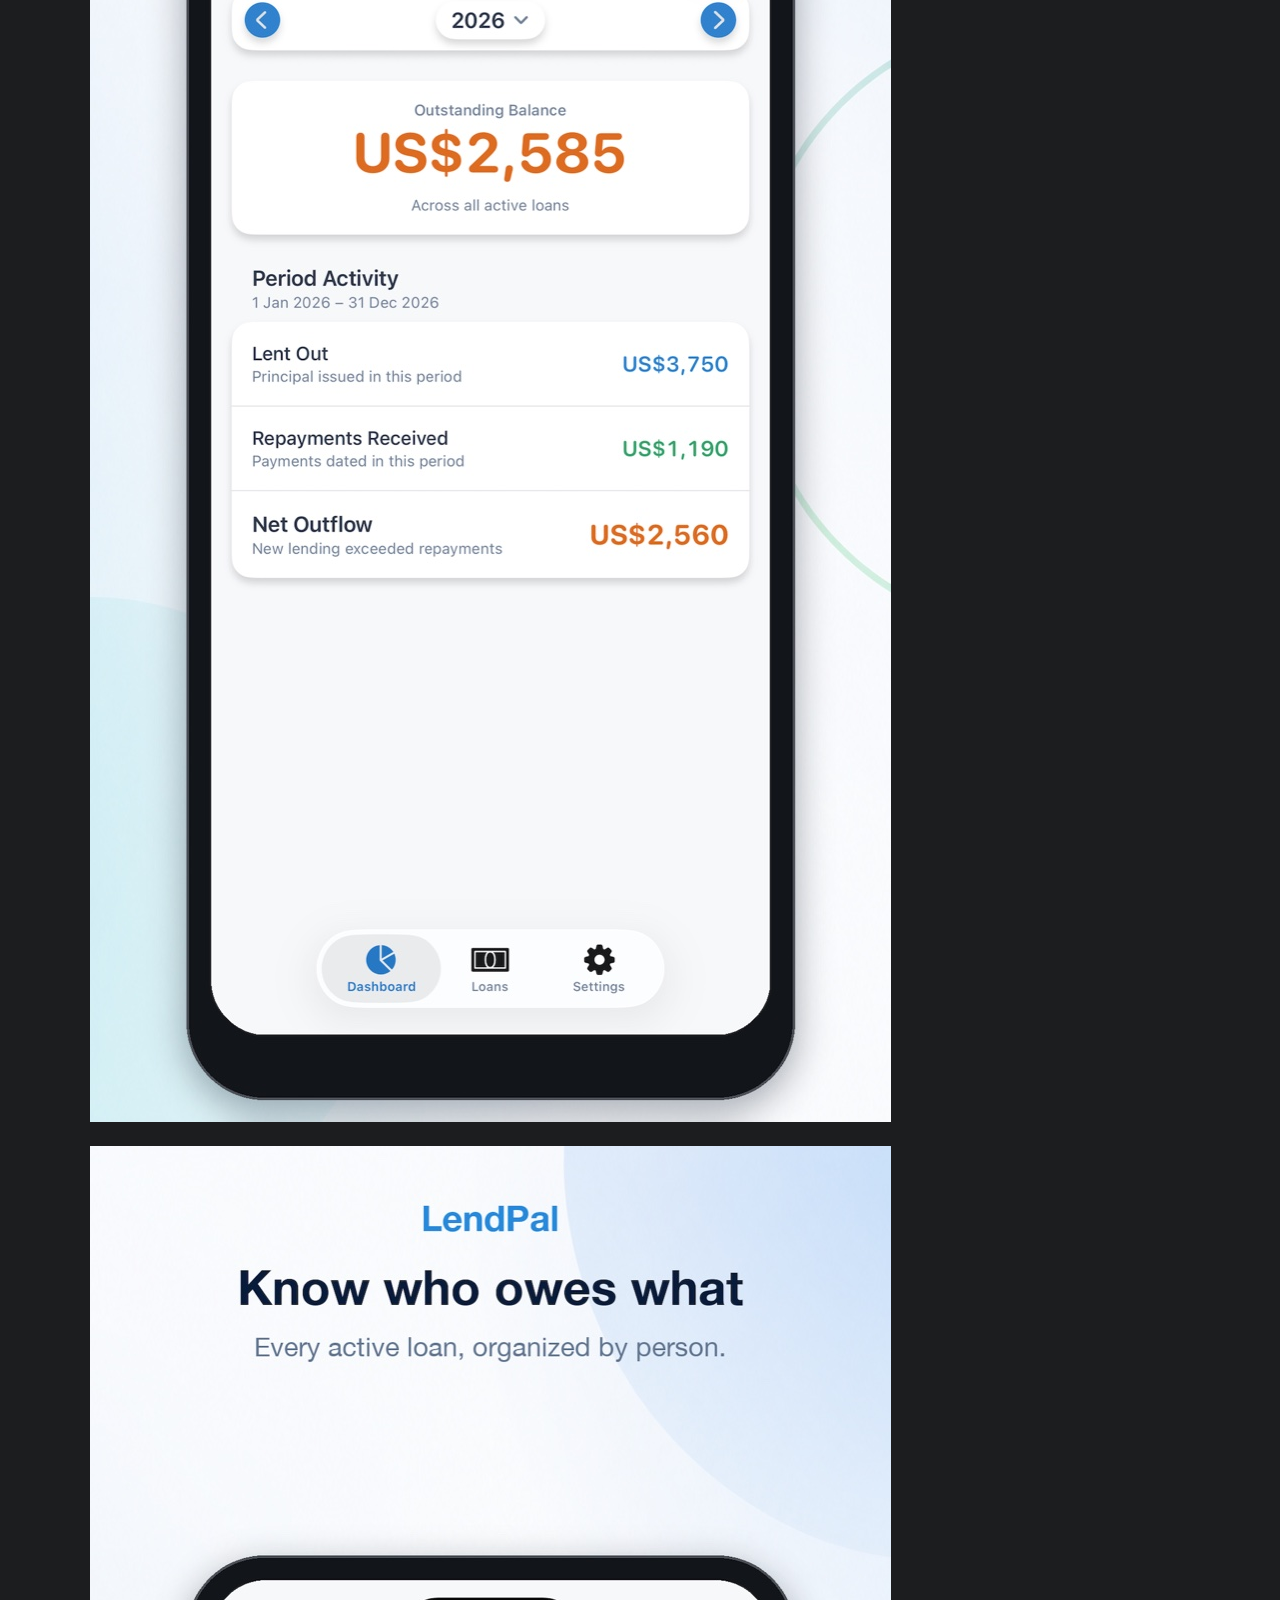
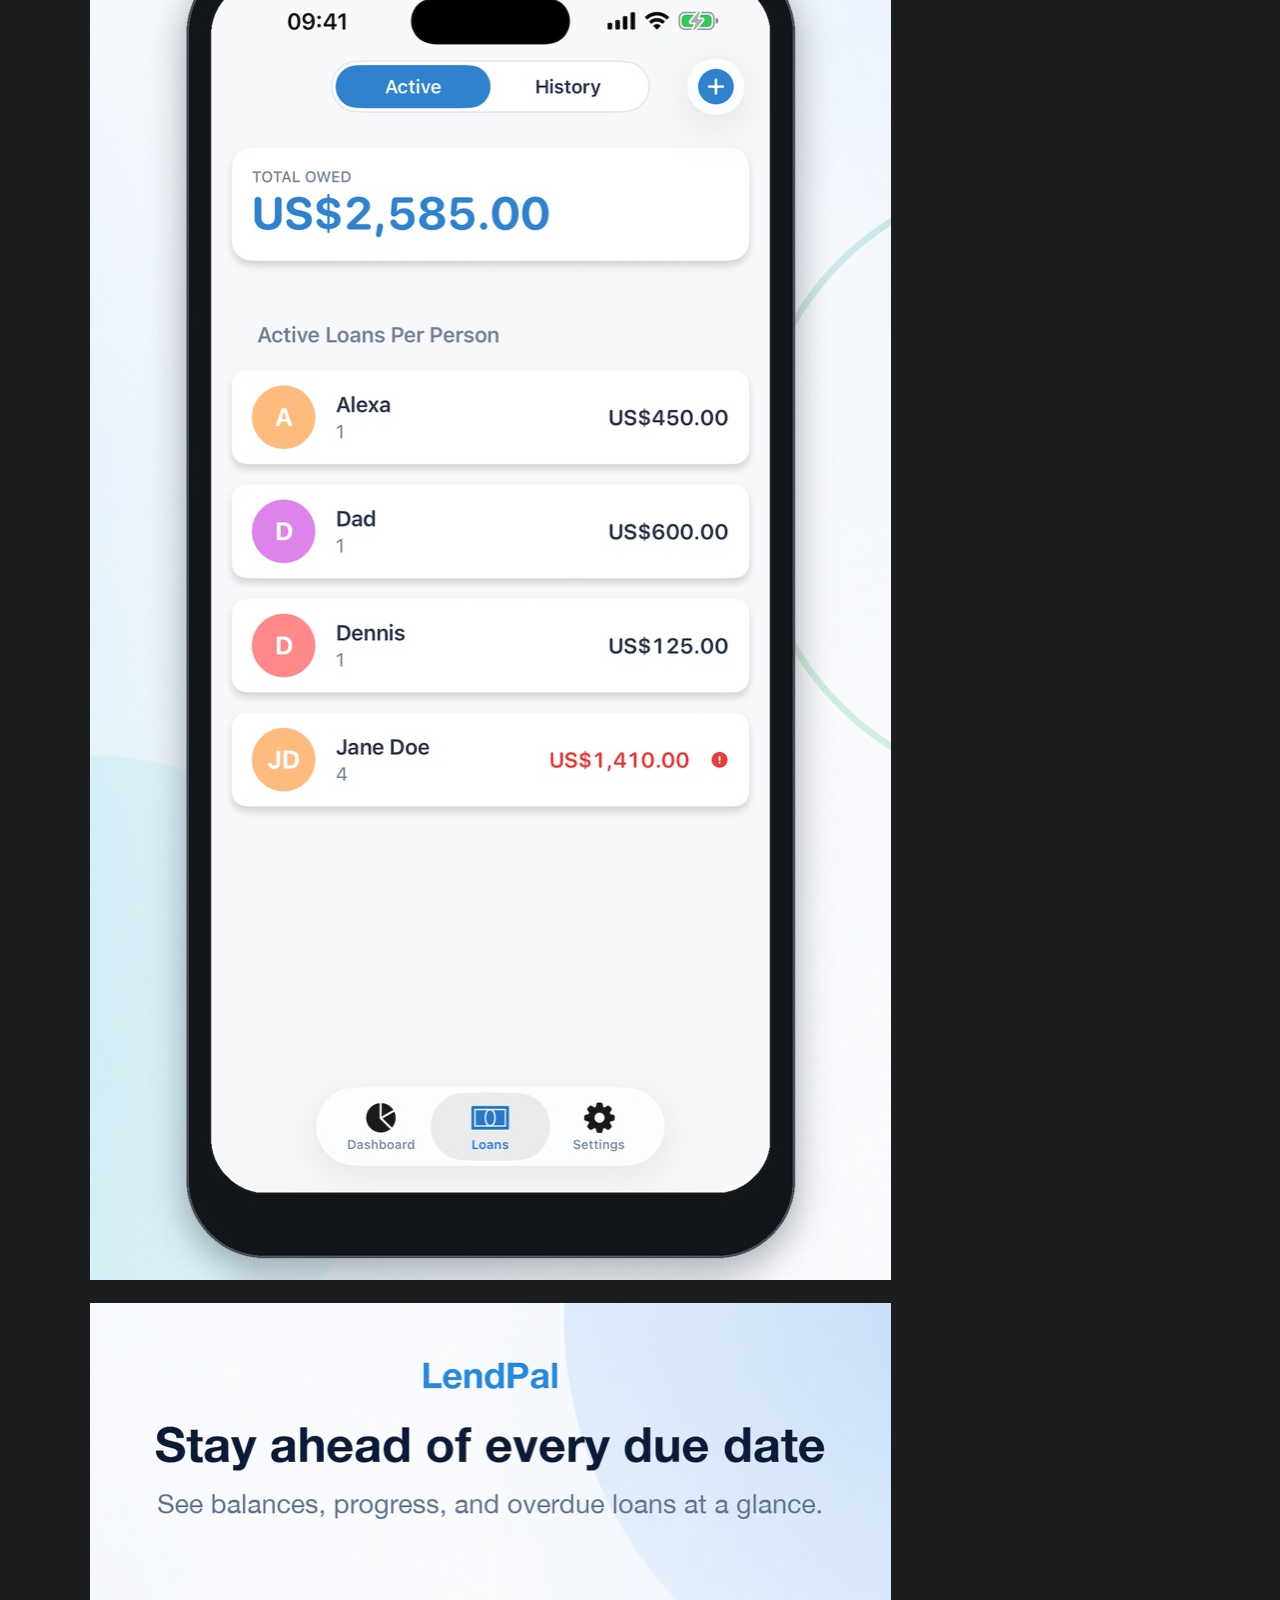
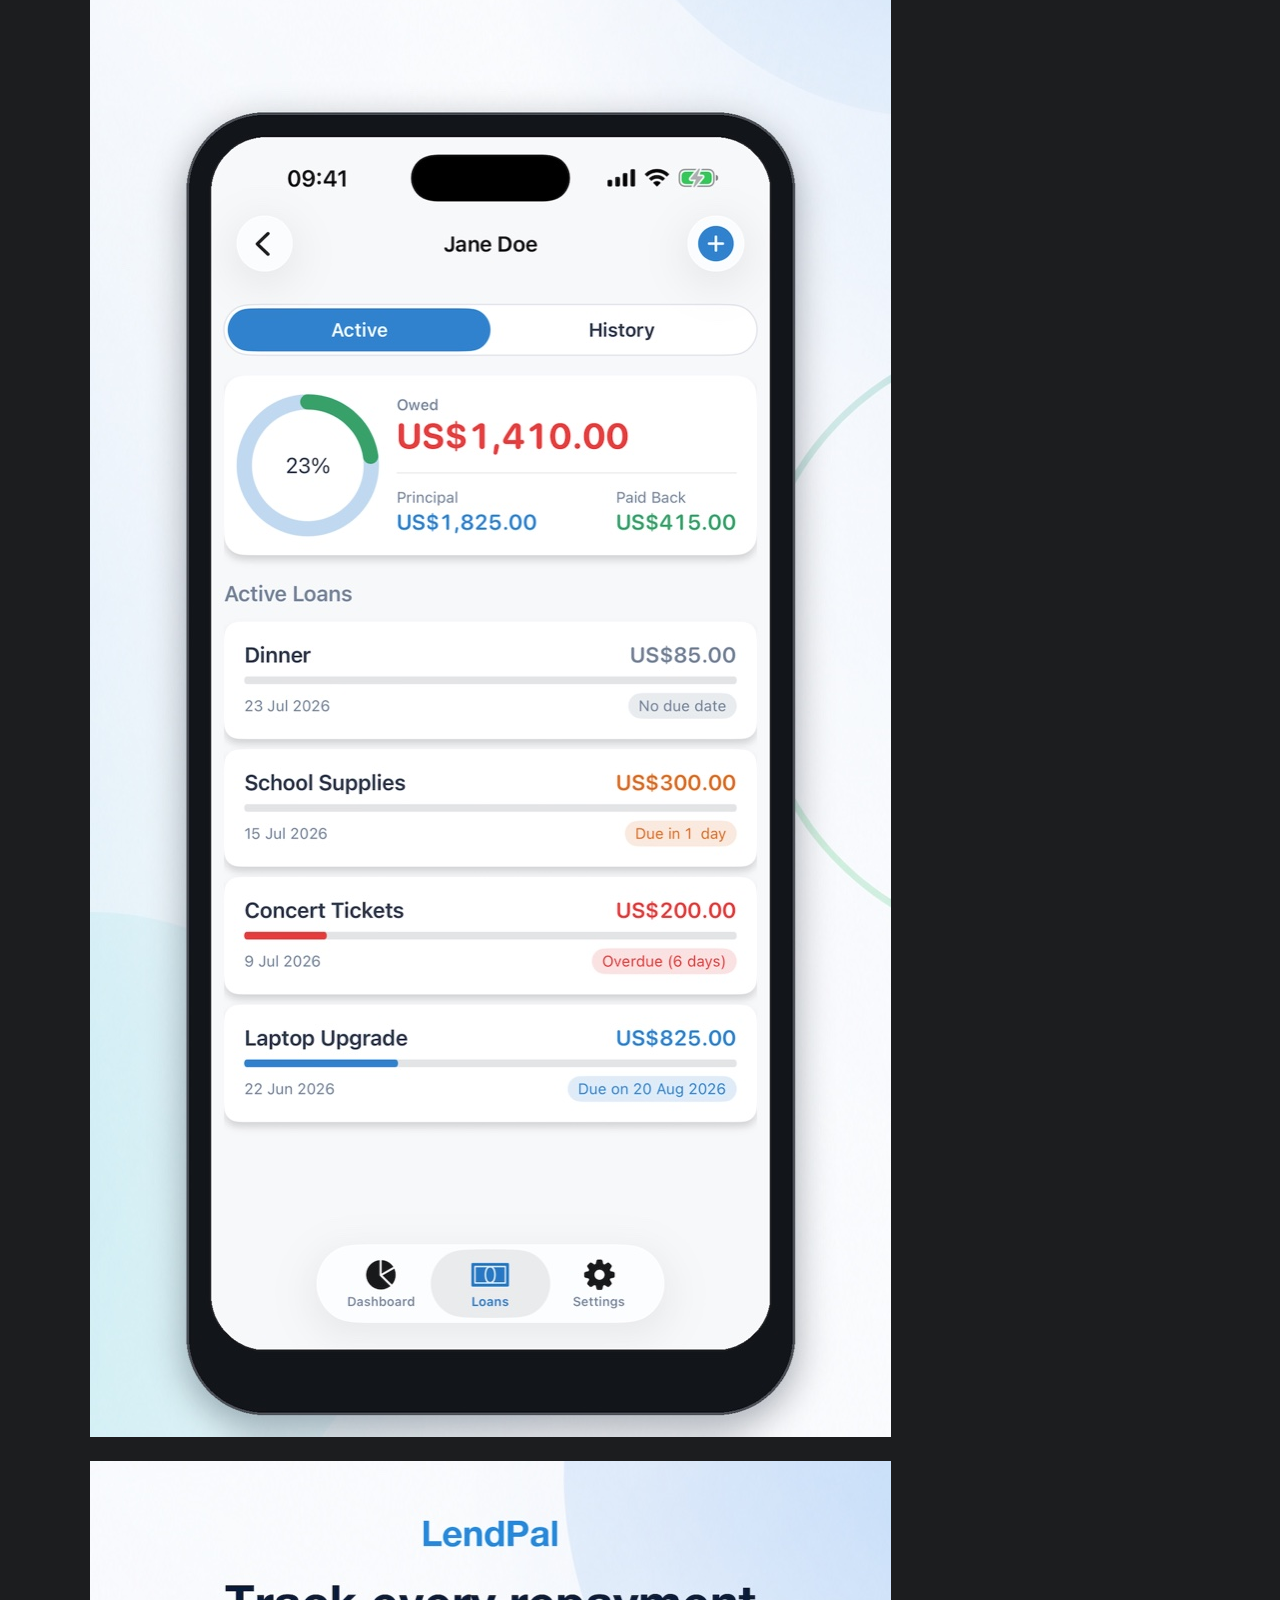
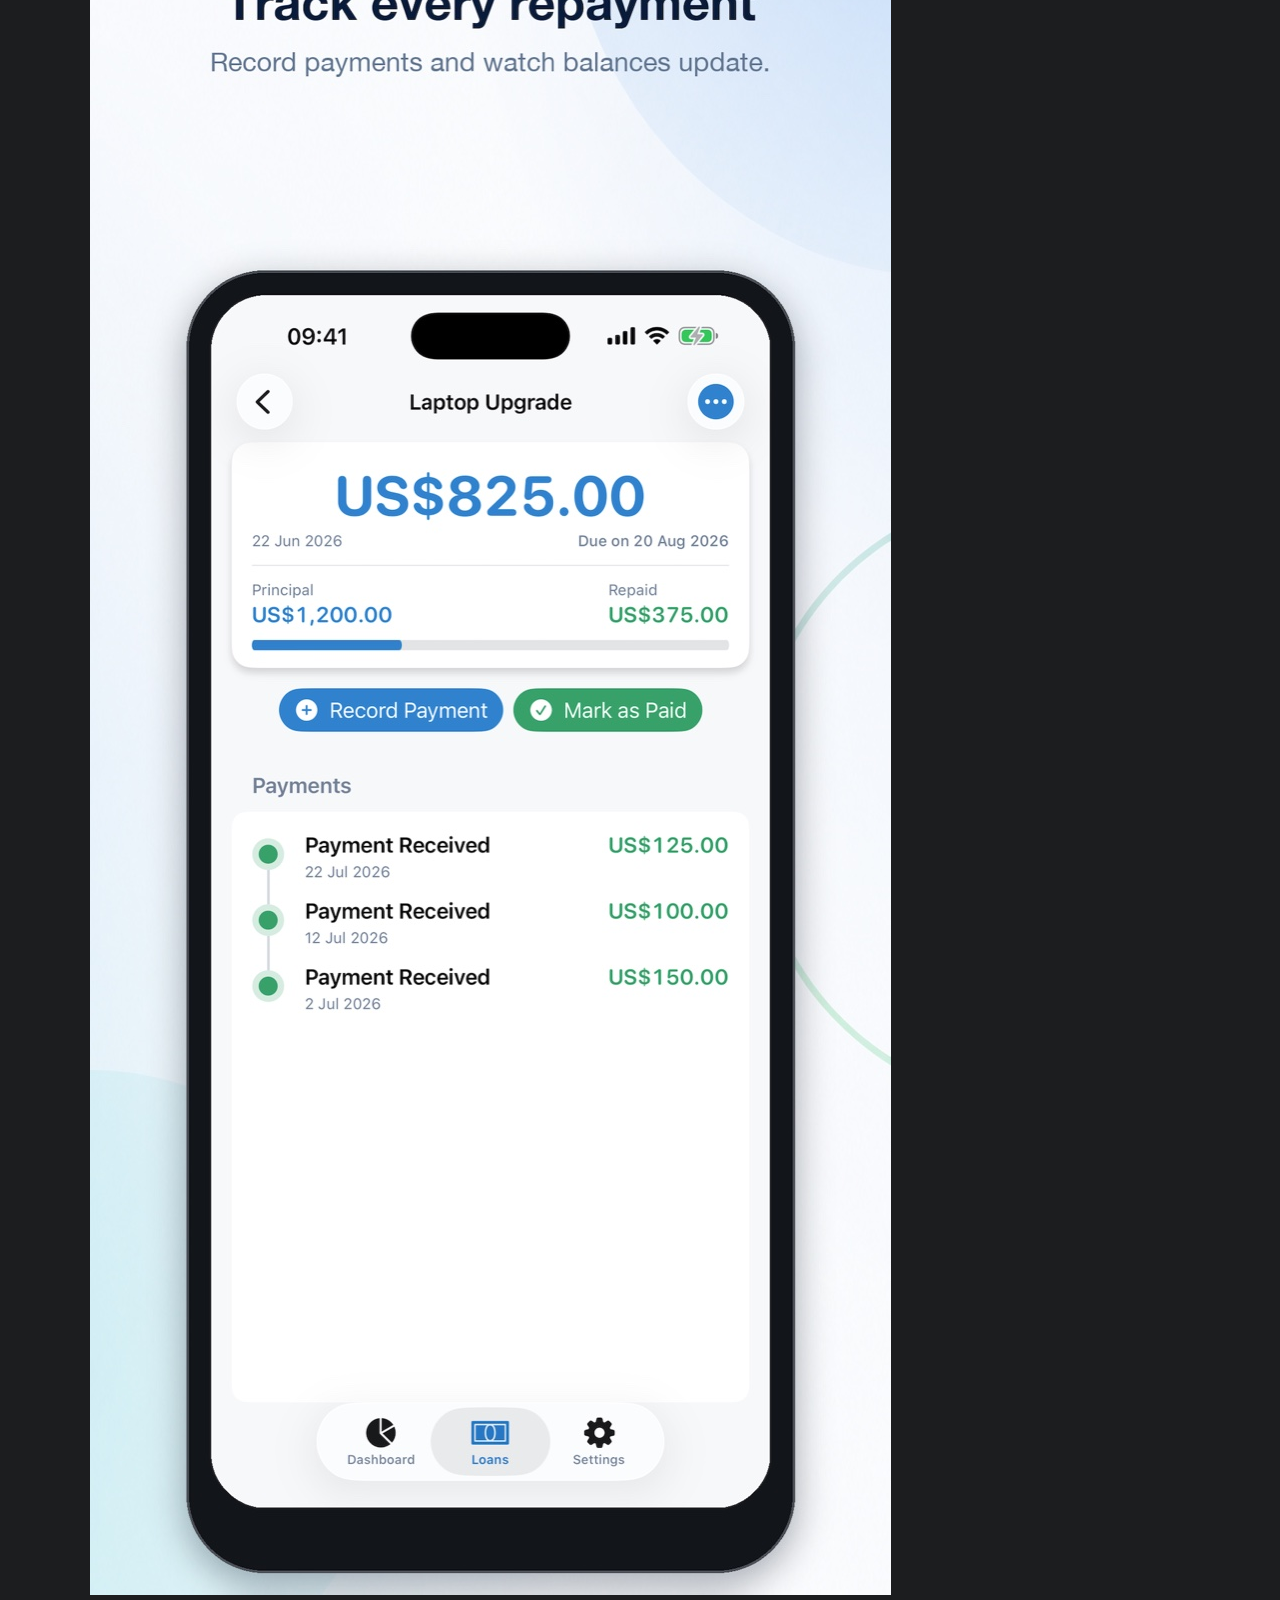
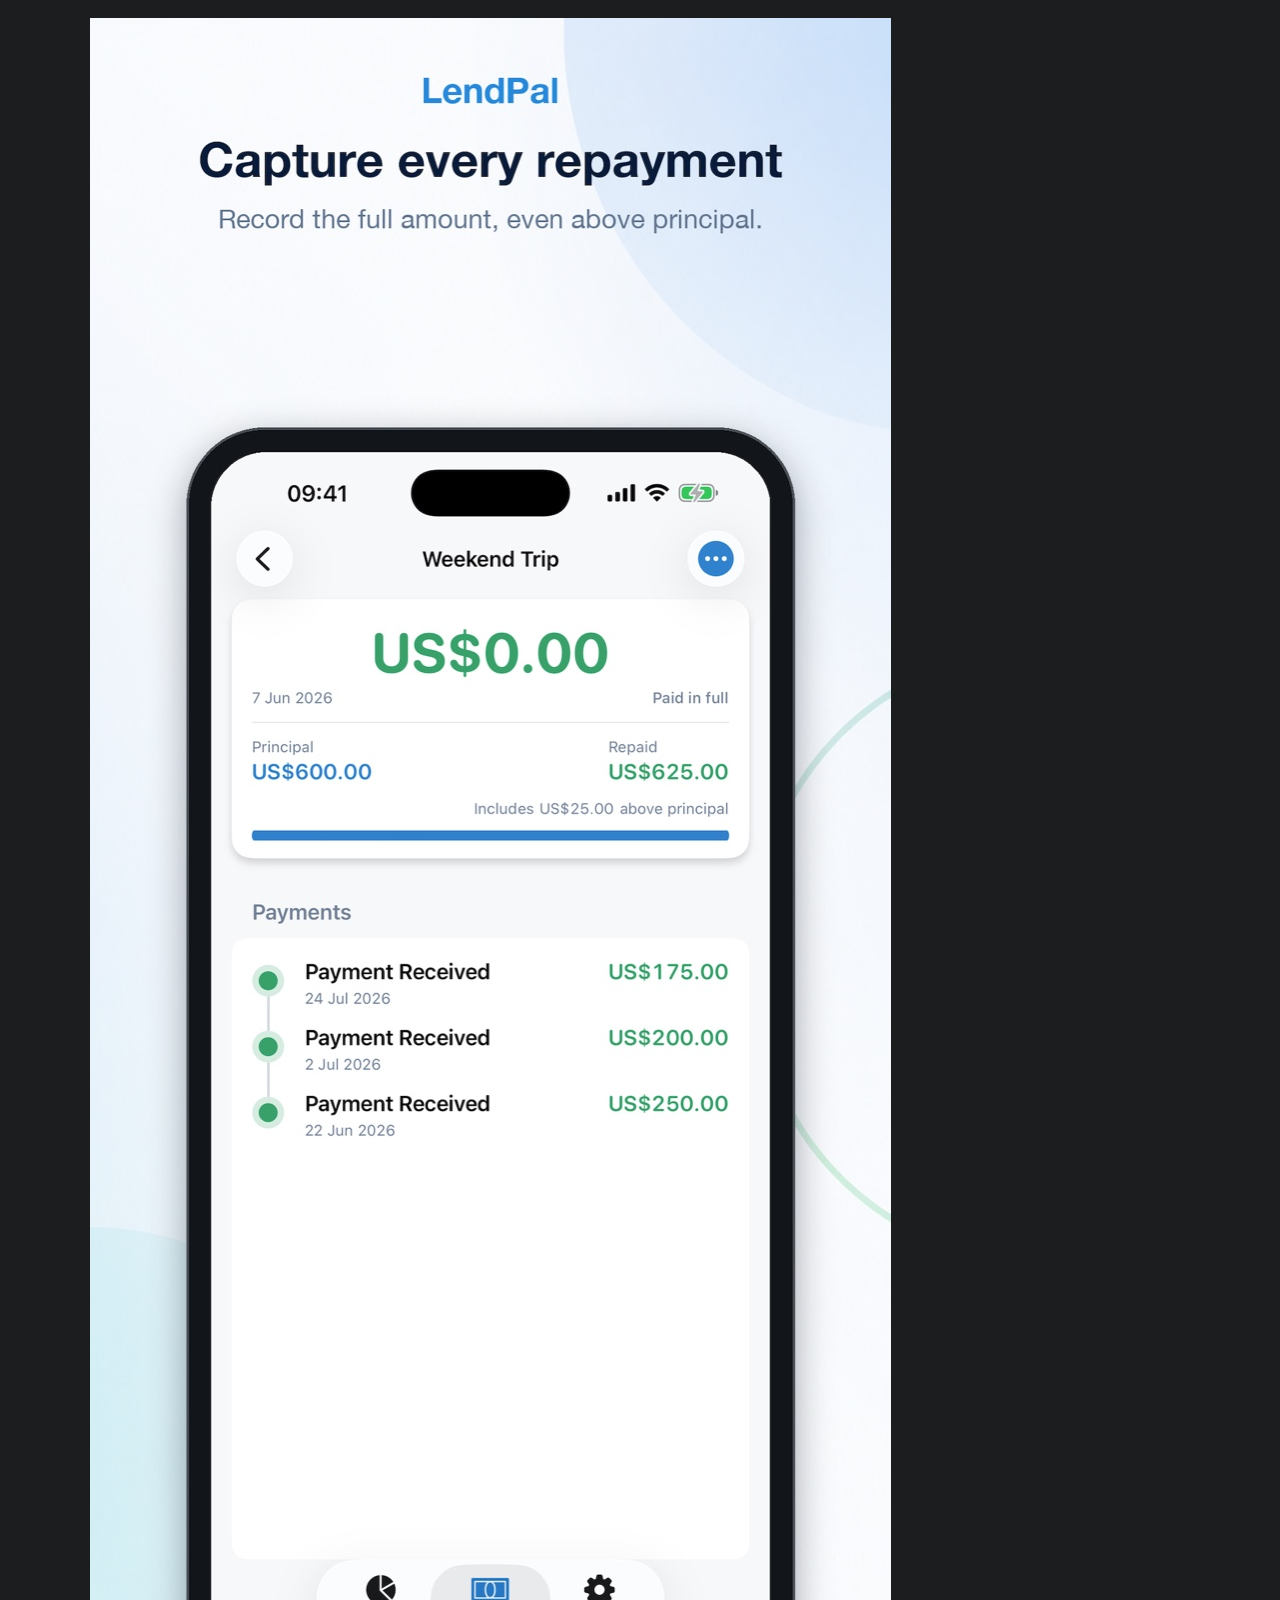
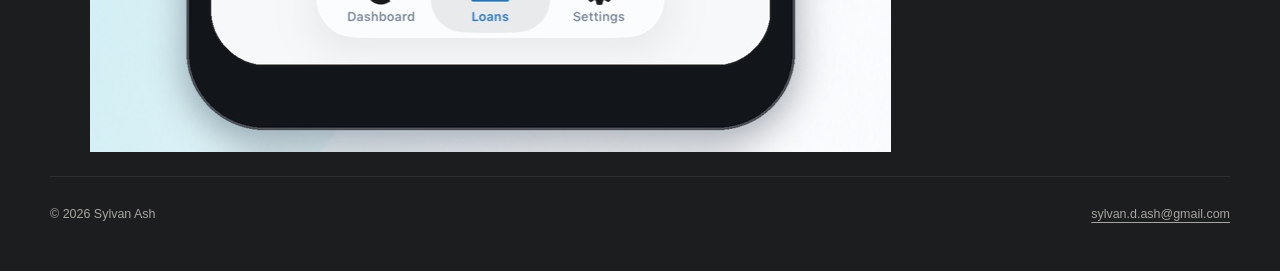
==== commit ff82c797: "Standardize site contact email" ====
--- a/lendpal/index.html
+++ b/lendpal/index.html
@@ -35,9 +35,35 @@
         </aside>
       </section>
 
+      <section class="screenshot-showcase" aria-labelledby="lendpal-screenshots-title">
+        <div class="showcase-heading">
+          <p class="eyebrow">Designed for clarity</p>
+          <h2 id="lendpal-screenshots-title">Every loan at a glance</h2>
+          <p>Follow balances, repayments, due dates, and every person you lend to in one calm, focused place.</p>
+        </div>
+
+        <div class="screenshot-track" aria-label="LendPal app screenshots">
+          <figure class="screenshot-card">
+            <img src="../assets/screenshots/lendpal/01-dashboard-overview.jpg" alt="LendPal dashboard showing total lent, repaid, and outstanding balances" width="801" height="1734">
+          </figure>
+          <figure class="screenshot-card">
+            <img src="../assets/screenshots/lendpal/02-loans-by-person.jpg" alt="LendPal active loans organized by person" width="801" height="1734" loading="lazy">
+          </figure>
+          <figure class="screenshot-card">
+            <img src="../assets/screenshots/lendpal/03-due-date-tracking.jpg" alt="LendPal loan list showing payment progress and due dates" width="801" height="1734" loading="lazy">
+          </figure>
+          <figure class="screenshot-card">
+            <img src="../assets/screenshots/lendpal/04-payment-history.jpg" alt="LendPal repayment history for an active loan" width="801" height="1734" loading="lazy">
+          </figure>
+          <figure class="screenshot-card">
+            <img src="../assets/screenshots/lendpal/05-flexible-loan-status.jpg" alt="LendPal forgiven loan details" width="801" height="1734" loading="lazy">
+          </figure>
+        </div>
+      </section>
+
       <footer class="page-footer">
         <span>&copy; 2026 Sylvan Ash</span>
-        <a href="mailto:lendpal.sup@gmail.com">lendpal.sup@gmail.com</a>
+        <a href="mailto:sylvan.d.ash@gmail.com">sylvan.d.ash@gmail.com</a>
       </footer>
     </main>
   </body>
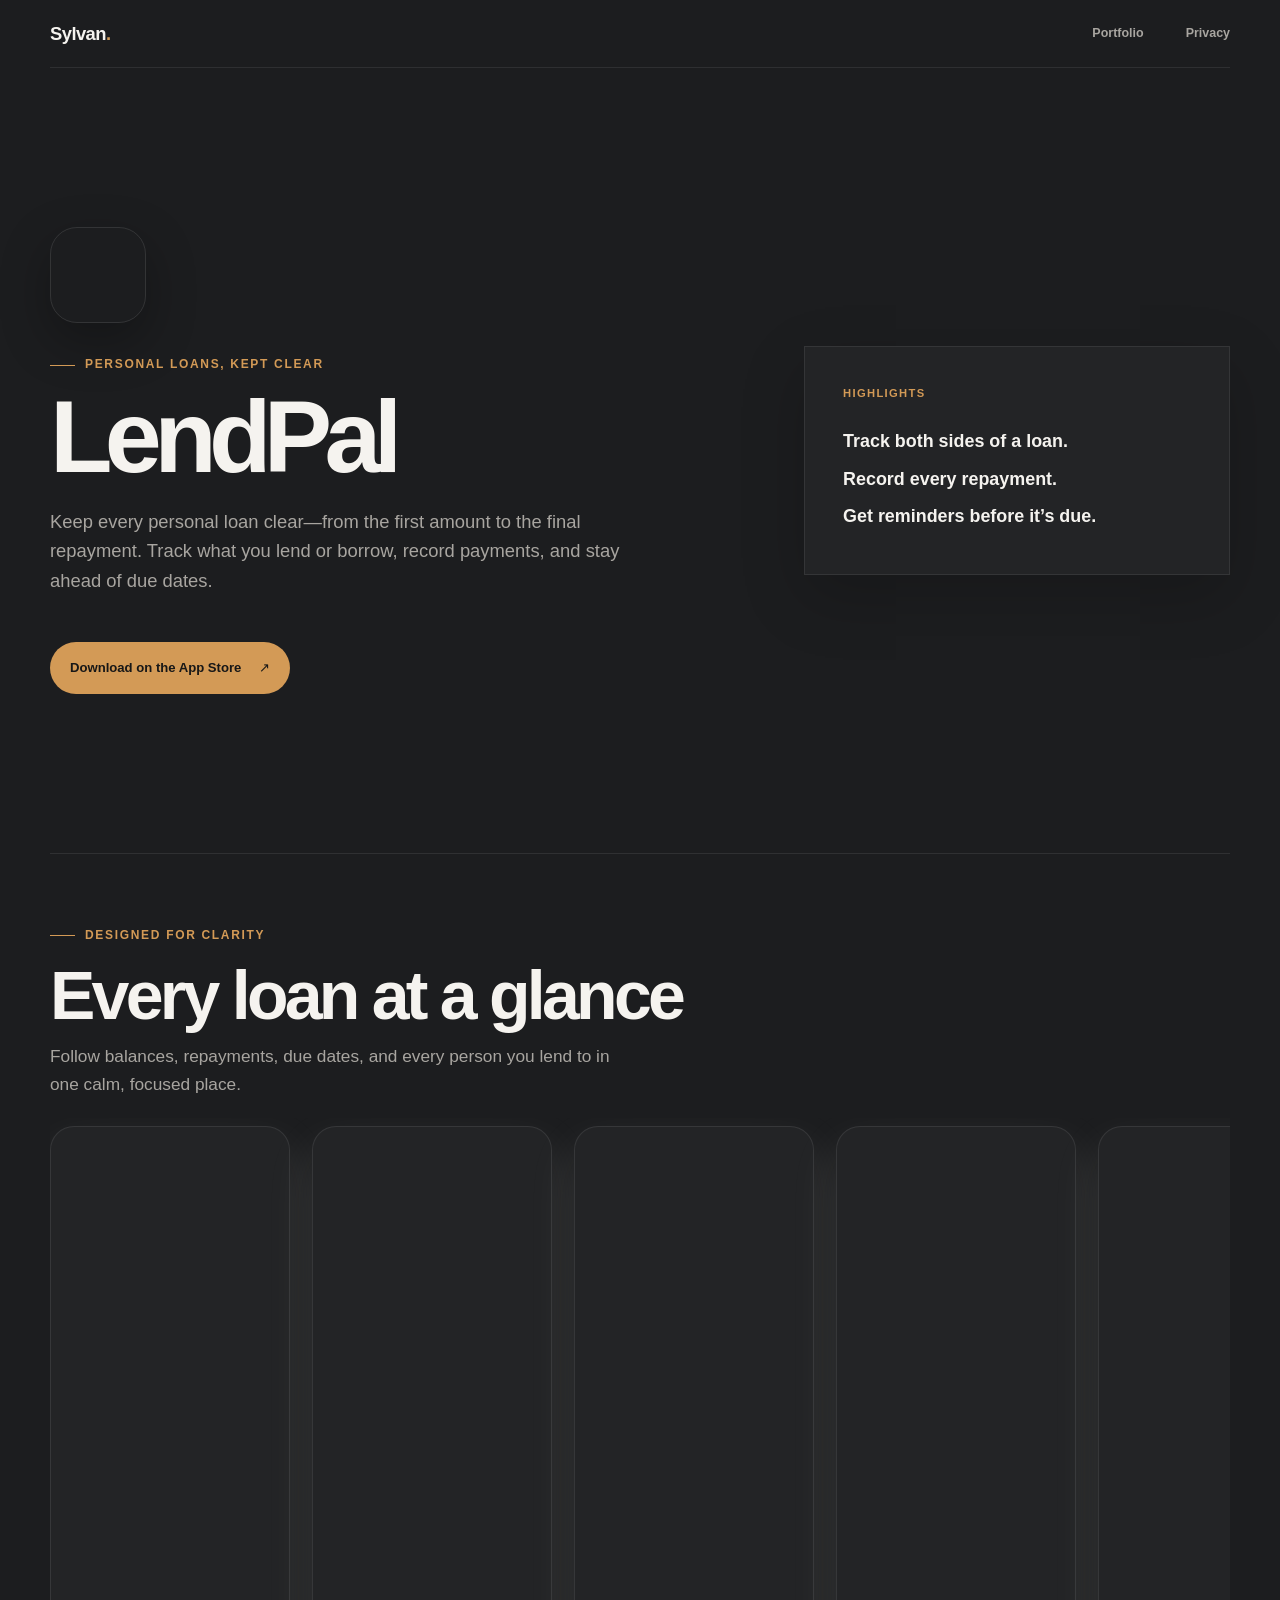
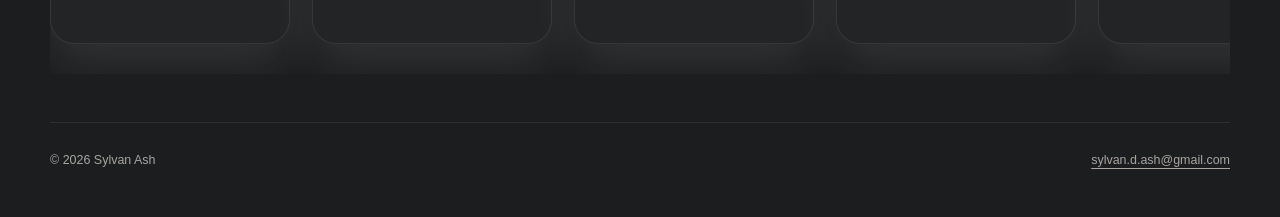
==== commit 08d6237d: "Redirect project Pages URLs to root site" ====
--- a/lendpal/index.html
+++ b/lendpal/index.html
@@ -3,6 +3,8 @@
   <head>
     <meta charset="utf-8">
     <meta name="viewport" content="width=device-width, initial-scale=1">
+    <meta http-equiv="refresh" content="0; url=https://sylvan-d-ash.github.io/lendpal/">
+    <link rel="canonical" href="https://sylvan-d-ash.github.io/lendpal/">
     <meta name="description" content="Track personal loans, repayments, and due dates clearly with LendPal.">
     <title>LendPal</title>
     <link rel="icon" href="../favicon.svg" type="image/svg+xml">
--- a/assets/styles.css
+++ b/assets/styles.css
@@ -504,6 +504,61 @@
 }
 .feature-note p { margin: 0; font-size: 1.12rem; font-weight: 650; line-height: 2.1; }
 .feature-note p::first-line { color: var(--page-ink); }
+
+.screenshot-showcase {
+  padding: 72px 0 48px;
+  border-top: 1px solid color-mix(in srgb, var(--page-ink) 9%, transparent);
+}
+
+.showcase-heading {
+  max-width: 650px;
+  margin-bottom: 20px;
+}
+
+.showcase-heading .eyebrow { color: var(--accent); }
+
+.showcase-heading h2 {
+  margin-bottom: 14px;
+  font-size: clamp(2.25rem, 6vw, 4.25rem);
+  letter-spacing: -.055em;
+  line-height: 1;
+}
+
+.showcase-heading > p:last-child {
+  max-width: 590px;
+  margin-bottom: 0;
+  color: var(--page-muted);
+  font-size: 1.08rem;
+}
+
+.screenshot-track {
+  display: grid;
+  grid-auto-columns: minmax(240px, 30%);
+  grid-auto-flow: column;
+  gap: 22px;
+  padding: 8px 4px 30px;
+  overflow-x: auto;
+  overscroll-behavior-inline: contain;
+  scroll-snap-type: inline mandatory;
+  scrollbar-color: color-mix(in srgb, var(--accent) 50%, transparent) transparent;
+}
+
+.screenshot-card {
+  min-width: 0;
+  margin: 0;
+  overflow: hidden;
+  border: 1px solid color-mix(in srgb, var(--page-ink) 9%, transparent);
+  border-radius: 24px;
+  background: var(--soft);
+  box-shadow: 0 20px 48px color-mix(in srgb, var(--page-ink) 10%, transparent);
+  scroll-snap-align: start;
+}
+
+.screenshot-card img {
+  width: 100%;
+  height: auto;
+  display: block;
+}
 
 .page-footer {
   padding-top: 28px;
@@ -554,6 +609,13 @@
   .app-hero { min-height: 0; grid-template-columns: 1fr; gap: 44px; padding: 70px 0; }
   .app-badge { width: 82px; height: 82px; margin-bottom: 28px; border-radius: 23px; }
   .feature-note { margin-top: 0; padding: 28px; }
+  .screenshot-showcase { padding-top: 56px; }
+  .screenshot-track {
+    grid-auto-columns: minmax(250px, 82%);
+    gap: 16px;
+    margin-right: -20px;
+    padding-right: 20px;
+  }
   .policy-header { padding-top: 72px; }
   .policy-content { padding-bottom: 68px; }
   .page-footer { flex-direction: column; gap: 8px; }
